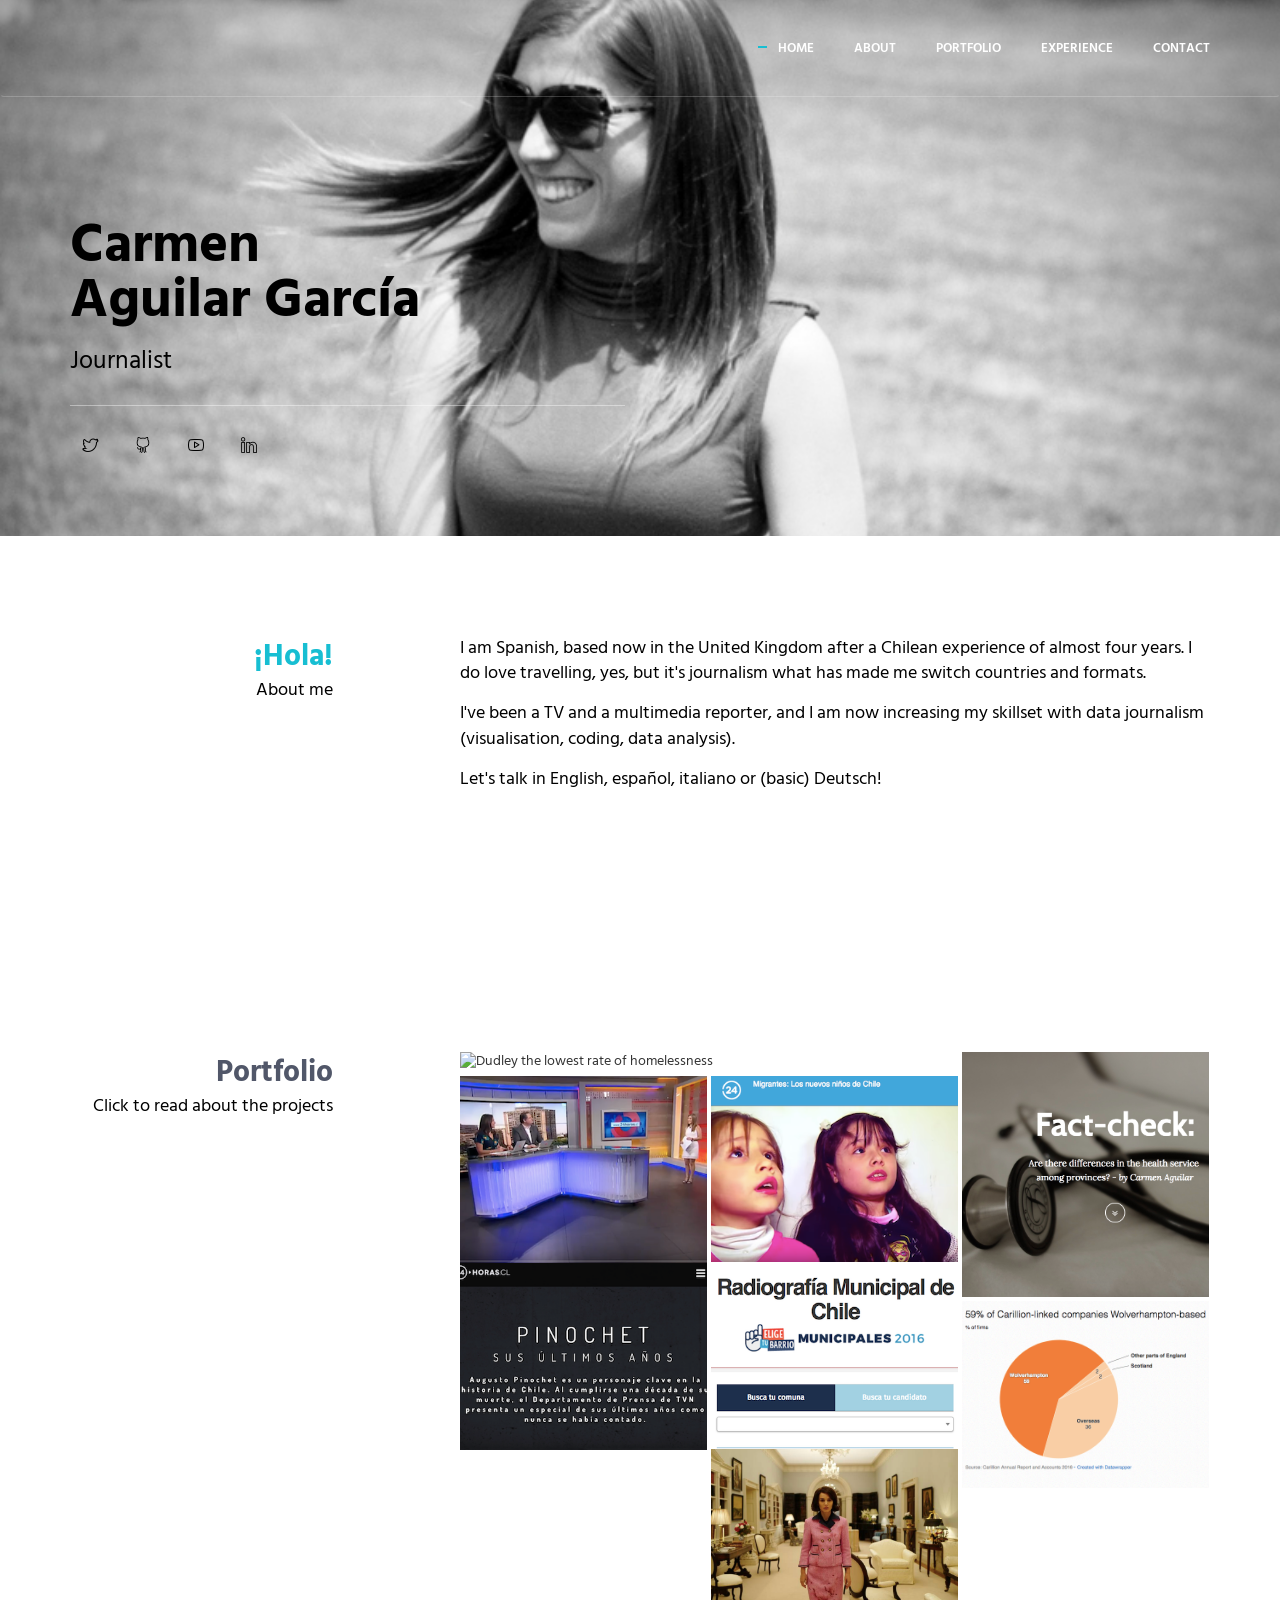
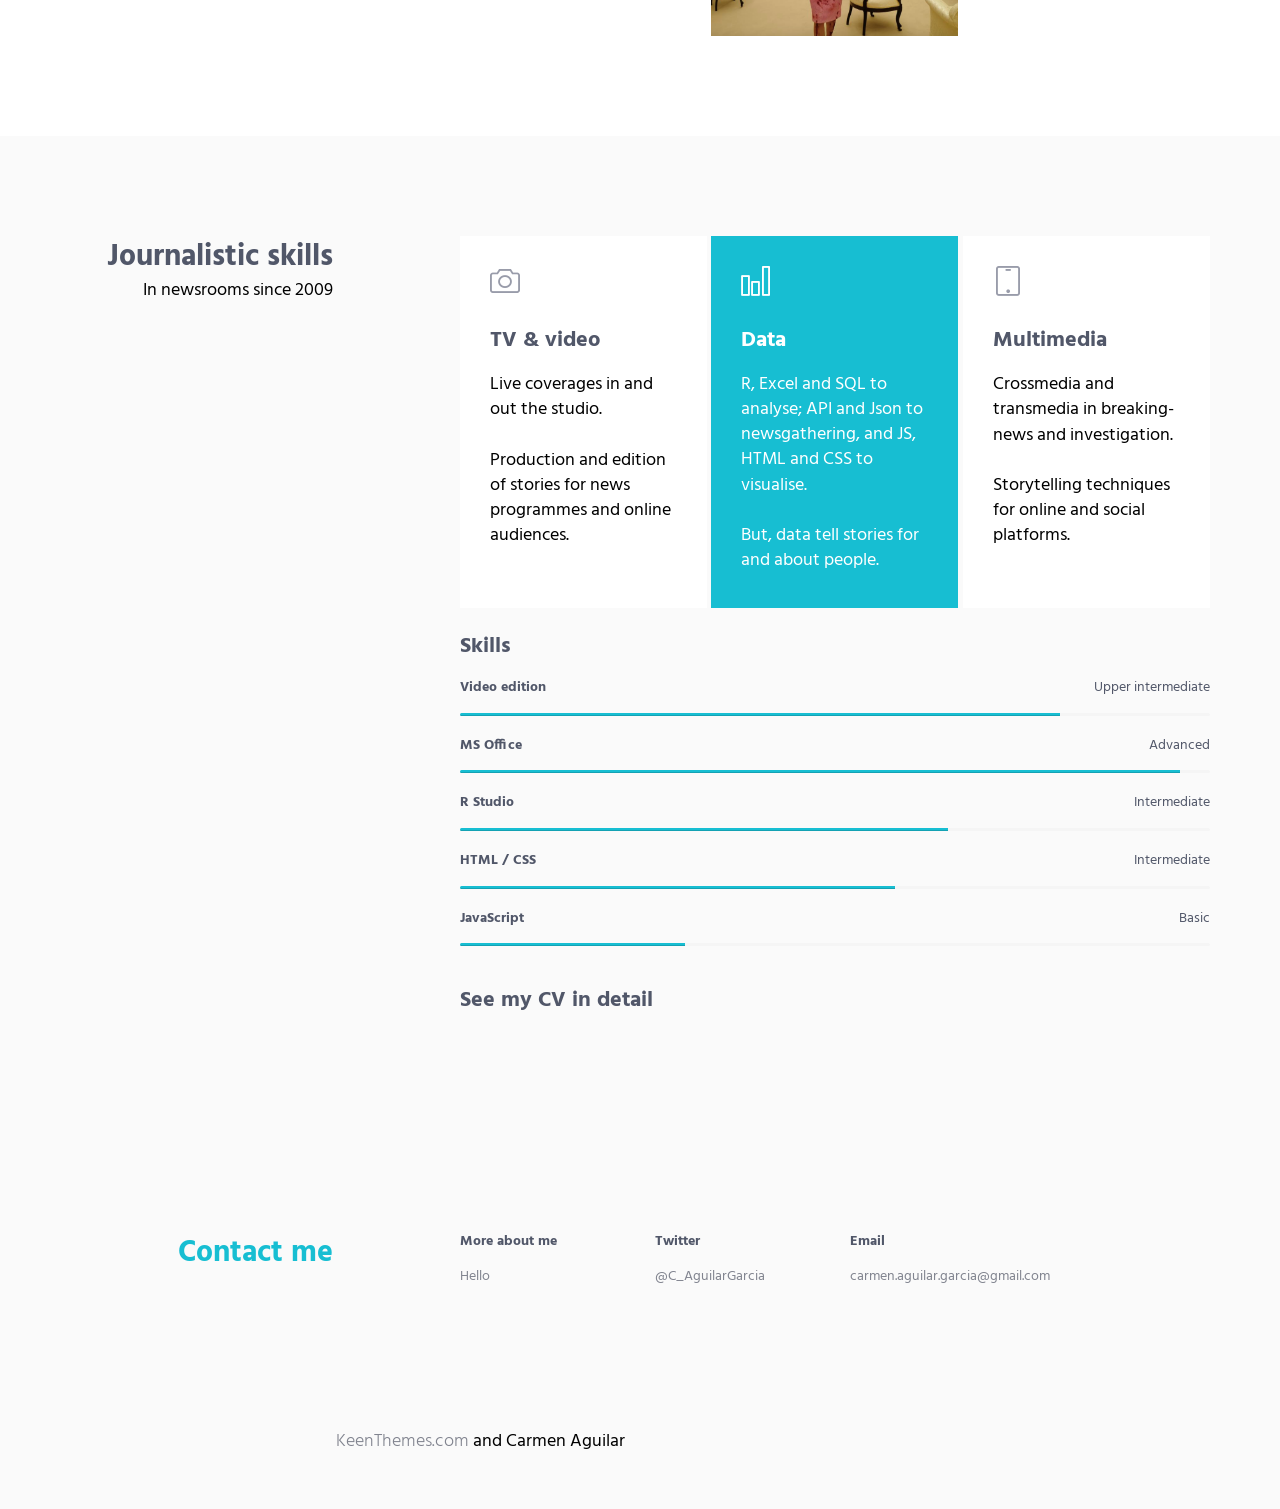
==== index.html @ da018c82 "Update index.html" ====
<!DOCTYPE html>
<html lang="en" class="no-js">
    <!-- BEGIN HEAD -->
    <head>
        <meta charset="utf-8"/>
        <title>Carmen Aguilar García - Portfolio</title>
        <meta http-equiv="X-UA-Compatible" content="IE=edge">
        <meta content="width=device-width, initial-scale=1" name="viewport"/>
        <meta content="" name="description"/>
        <meta content="" name="author"/>

        <!-- GLOBAL MANDATORY STYLES -->
        <link href="http://fonts.googleapis.com/css?family=Hind:300,400,500,600,700" rel="stylesheet" type="text/css">
        <link href="vendor/simple-line-icons/css/simple-line-icons.css" rel="stylesheet" type="text/css"/>
        <link href="vendor/bootstrap/css/bootstrap.min.css" rel="stylesheet" type="text/css"/>

        <!-- PAGE LEVEL PLUGIN STYLES -->
        <link href="css/animate.css" rel="stylesheet">

        <!-- THEME STYLES -->
        <link href="css/layout.min.css" rel="stylesheet" type="text/css"/>

        <!-- Favicon -->
        <link rel="shortcut icon" href="favicon.ico"/>
    </head>
    <!-- END HEAD -->

    <!-- BODY -->
    <body id="body" data-spy="scroll" data-target=".header">

        <!--========== HEADER ==========-->
        <header class="header navbar-fixed-top">
            <!-- Navbar -->
            <nav class="navbar" role="navigation">
                <div class="container">
                    <!-- Brand and toggle get grouped for better mobile display -->
                    <div class="menu-container js_nav-item">
                        <button type="button" class="navbar-toggle" data-toggle="collapse" data-target=".nav-collapse">
                            <span class="sr-only">Toggle navigation</span>
                            <span class="toggle-icon"></span>
                        </button>

                        <!-- Logo -->
                        <!--
                        <div class="logo">
                            <a class="logo-wrap" href="#body">
                                <img class="logo-img logo-img-main" src="img/logo.png" alt="Asentus Logo">
                                <img class="logo-img logo-img-active" src="img/logo-dark.png" alt="Asentus Logo">
                            </a>
                        </div>
                        -->
                        <!-- End Logo -->
                    </div>

                    <!-- Collect the nav links, forms, and other content for toggling -->
                    <div class="collapse navbar-collapse nav-collapse">
                        <div class="menu-container">
                            <ul class="nav navbar-nav navbar-nav-right">
                                <li class="js_nav-item nav-item"><a class="nav-item-child nav-item-hover" href="#body">Home</a></li>
                                <li class="js_nav-item nav-item"><a class="nav-item-child nav-item-hover" href="#about">About</a></li>
                                <li class="js_nav-item nav-item"><a class="nav-item-child nav-item-hover" href="#work">Portfolio</a></li>
                                <li class="js_nav-item nav-item"><a class="nav-item-child nav-item-hover" href="#experience">Experience</a></li>
                                <li class="js_nav-item nav-item"><a class="nav-item-child nav-item-hover" href="#contact">Contact</a></li>
                            </ul>
                        </div>
                    </div>
                    <!-- End Navbar Collapse -->
                </div>
            </nav>
            <!-- Navbar -->
        </header>
        <!--========== END HEADER ==========-->

        <!--========== SLIDER ==========-->
        <div class="promo-block parallax-window" data-parallax="scroll" data-image-src="img/1920x1080/CarmenAguilar.png">
            <div class="container">
                <div class="row">
                    <div class="col-sm-6">
                        <div class="promo-block-divider">
                            <h1 class="promo-block-title">Carmen <br/> Aguilar García</h1>
                            <p class="promo-block-text">Journalist</p>
                        </div>
                        <ul class="list-inline">
                            <li><a href="https://twitter.com/C_AguilarGarcia" class="social-icons" target="_blank"><i class="icon-social-twitter"></i></a></li>
                            <li><a href="https://github.com/Carmen-Aguilar" class="social-icons" target="_blank"><i class="icon-social-github"></i></a></li>
                            <li><a href="https://www.youtube.com/user/carmenaguilargarcia" class="social-icons" target="_blank"><i class="icon-social-youtube"></i></a></li>
                            <li><a href="https://www.linkedin.com/in/carmenaguilargarcia/" class="social-icons" target="_blank"><i class="icon-social-linkedin"></i></a></li>
                        </ul>
                    </div>
                </div>
                <!--// end row -->
            </div>
        </div>
        <!--========== SLIDER ==========-->

        <!--========== PAGE LAYOUT ==========-->
        <!-- About -->
        <div id="about">
            <div class="container content-lg">
                <div class="row">
                    <div class="col-sm-3 sm-margin-b-30">
                        <div class="text-right sm-text-left">
                            <h2 class="margin-b-0" style="color:#17bed2">¡Hola!</h2>
                            <p>About me</p>
                        </div>
                    </div>
                    <div class="col-sm-8 col-sm-offset-1">
                        <div class="margin-b-60">
                            <p>I am Spanish, based now in the United Kingdom after a Chilean experience of almost four years. I do love travelling, yes, but it's journalism what has made me switch countries and formats.</p>
                            <p>I've been a TV and a multimedia reporter, and I am now increasing my skillset with data journalism (visualisation, coding, data analysis).</p>
                            <p>Let's talk in English, español, italiano or (basic) Deutsch!</p>
                        </div>
                      </div>
                  </div>
                  <!--// end row -->
              </div>
          </div>
          <!-- End About -->
          <!-- Work -->
          <div id="work">
            <div class="container content-lg">
              <div class="row">
              <div class="col-sm-3 sm-margin-b-30">
                <div class="text-right sm-text-left">
                 <h2 class="margin-b-0">Portfolio</h2>
                  <p>Click to read about the projects</p>
                  </div>
                </div>
                <div class="col-sm-8 col-sm-offset-1">
                  <!-- Masonry Grid -->
                  <div class="masonry-grid row row-space-2">
                      <div class="masonry-grid-sizer col-xs-6 col-sm-6 col-md-1"></div>
                      <div class="masonry-grid-item col-xs-12 col-sm-6 col-md-8 margin-b-4">
                          <!-- Work -->
                          <div class="work work-popup-trigger">
                              <div class="work-overlay">
                                  <img class="full-width img-responsive" src="img/800x400/portada.png" alt="Dudley the lowest rate of homelessness">
                              </div>
                              <div class="work-popup-overlay">
                                  <div class="work-popup-content">
                                      <a href="javascript:void(0);" class="work-popup-close">Hide</a>
                                      <div class="margin-b-30">
                                          <h3 class="margin-b-5">Dudley, the town with the lowest rate of homelessness in England</h3>
                                          <span>Data Journalism</span>
                                      </div>
                                      <div class="row">
                                          <div class="col-sm-8 work-popup-content-divider sm-margin-b-20">
                                              <div class="margin-t-10 sm-margin-t-0">
                                                  <p>Online data story about homelessness in England and how those people are legally helped. The report also includes the last change in the law.</p>
                                                  <p>This story was developed for the MA Data Journalism course at Birmingham City University.</p>
                                              </div>
                                          </div>
                                          <div class="col-sm-4">
                                              <div class="margin-t-10 sm-margin-t-0">
                                                <p class="margin-b-5"><strong>Media:</strong> Birmingham Eastside</p>
                                                <p class="margin-b-5"><strong>Country:</strong> United Kingdom</p>
                                                <p class="margin-b-5"><strong><a href="https://carmen-aguilar.github.io/Dudley-homelessness/" target="_blank">Read the story</a></strong></p>
                                              </div>
                                          </div>
                                      </div>
                                  </div>
                              </div>
                          </div>
                          <!-- End Work -->
                      </div>
                      <div class="masonry-grid-item col-xs-12 col-sm-6 col-md-4 margin-b-4">
                          <!-- Work -->
                          <div class="work work-popup-trigger">
                              <div class="work-overlay">
                                  <img class="full-width img-responsive" src="img/397x400/health-factcheck.png" alt="Inequality in the Andalucian health system">
                              </div>
                              <div class="work-popup-overlay">
                                  <div class="work-popup-content">
                                      <a href="javascript:void(0);" class="work-popup-close">Hide</a>
                                      <div class="margin-b-30">
                                          <h3 class="margin-b-5">Fact-check: Are there differences in the health system among provinces?</h3>
                                          <span>Data Journalism</span>
                                      </div>
                                      <div class="row">
                                          <div class="col-sm-8 work-popup-content-divider sm-margin-b-20">
                                              <div class="margin-t-10 sm-margin-t-0">
                                                <p>Online data story that proves the difference in the resources in the primary healthcare system in Andalucía (Spain). The previous analysis can be seen here.</p>
                                                <p>This story was part of the MA Data Journalism course at Birmingham City University.</p>
                                              </div>
                                          </div>
                                          <div class="col-sm-4">
                                              <div class="margin-t-10 sm-margin-t-0">
                                                <p class="margin-b-5"><strong>Media:</strong> Freelance</p>
                                                <p class="margin-b-5"><strong>Country:</strong> United Kingdom</p>
                                                <p class="margin-b-5"><strong><a href="https://carmen-aguilar.github.io/health-inequality-andalucia/" target="_blank">Read the story</a></strong></p>
                                      </div>
                                          </div>
                                      </div>
                                  </div>
                              </div>
                          </div>
                          <!-- End Work -->
                      </div>
                      <div class="masonry-grid-item col-xs-12 col-sm-6 col-md-4 md-margin-b-4">
                          <!-- Work -->
                          <div class="work work-popup-trigger">
                              <div class="work-overlay">
                                  <img class="full-width img-responsive" src="img/397x300/tv_youtube.png" alt="Video Journalism">
                              </div>
                              <div class="work-popup-overlay">
                                  <div class="work-popup-content">
                                      <a href="javascript:void(0);" class="work-popup-close">Hide</a>
                                      <div class="margin-b-30">
                                          <h3 class="margin-b-5">TV reporter</h3>
                                          <span>Video journalism</span>
                                      </div>
                                      <div class="row">
                                          <div class="col-sm-8 work-popup-content-divider sm-margin-b-20">
                                              <div class="margin-t-10 sm-margin-t-0">
                                                <p>Live coverage and video stories about economy, politic, culture, health, environment and local issues.</p>
                                          </div>
                                          </div>
                                          <div class="col-sm-4">
                                              <div class="margin-t-10 sm-margin-t-0">
                                                <p class="margin-b-5"><strong>Media:</strong> Telemadrid, Pulso and Canal 24 Horas</p>
                                                <p class="margin-b-5"><strong>Country:</strong> Spain and Chile</p>
                                                <p class="margin-b-5"><strong><a href="https://www.youtube.com/watch?v=VmXTsIJXb6I&list=PL7FF38BE2259337CF" target="_blank">See stories</a></strong> </p>
                                  </div>
                                          </div>
                                      </div>
                                  </div>
                              </div>
                          </div>
                          <!-- End Work -->
                      </div>
                      <div class="masonry-grid-item col-xs-12 col-sm-6 col-md-4 md-margin-b-4">
                          <!-- Work -->
                          <div class="work work-popup-trigger">
                              <div class="work-overlay">
                                  <img class="full-width img-responsive" src="img/397x300/migrantes_chile.png" alt="Migrants, the new children from Chile">
                              </div>
                              <div class="work-popup-overlay">
                                  <div class="work-popup-content">
                                      <a href="javascript:void(0);" class="work-popup-close">Hide</a>
                                      <div class="margin-b-30">
                                          <h3 class="margin-b-5">Migrants, the new children from Chile</h3>
                                          <span>Multimedia journalism</span>
                                      </div>
                                      <div class="row">
                                          <div class="col-sm-8 work-popup-content-divider sm-margin-b-20">
                                              <div class="margin-t-10 sm-margin-t-0">
                                                <p>Multimedia documentary about the problems in health, education, legal terms and familial stability of the migrant children in Chile.</p>
                                              </div>
                                          </div>
                                          <div class="col-sm-4">
                                              <div class="margin-t-10 sm-margin-t-0">
                                                <p class="margin-b-5"><strong>Media:</strong> 24horas.cl</p>
                                                <p class="margin-b-5"><strong>Country:</strong> Chile</p>
                                                <p class="margin-b-5"><strong><a href="http://www.24horas.cl/migrantes-los-nuevos-ninos-de-chile/" target="_blank">Read the story</strong></a></p>
                                          </div>
                                          </div>
                                      </div>
                                  </div>
                              </div>
                          </div>
                          <!-- End Work -->
                      </div>
                      <div class="masonry-grid-item col-xs-12 col-sm-6 col-md-4">
                          <!-- Work -->
                          <div class="work work-popup-trigger">
                              <div class="work-overlay">
                                  <img class="full-width img-responsive" src="img/397x300/App_elecciones.png" alt="Radiografía municipal de Chile">
                              </div>
                              <div class="work-popup-overlay">
                                  <div class="work-popup-content">
                                      <a href="javascript:void(0);" class="work-popup-close">Hide</a>
                                      <div class="margin-b-30">
                                          <h3 class="margin-b-5">Radiografía municipal de Chile</h3>
                                          <span>Data Journalism</span>
                                      </div>
                                      <div class="row">
                                          <div class="col-sm-8 work-popup-content-divider sm-margin-b-20">
                                              <div class="margin-t-10 sm-margin-t-0">
                                                <p>App which shows the performance of the local government in Chile during the last four years. The App was launched before the local election 2016, and it was accompanied by data stories (<a href="http://www.24horas.cl/municipales-2016/datos2016/paridad_genero.html#inicio">example</a>).</p>
                                                  </div>
                                          </div>
                                          <div class="col-sm-4">
                                              <div class="margin-t-10 sm-margin-t-0">
                                                <p class="margin-b-5"><strong>Media:</strong> 24horas.cl</p>
                                                <p class="margin-b-5"><strong>Country:</strong> Chile</p>
                                                <p class="margin-b-5"><strong><a href="https://www.24horas.cl/municipales-2016/datos2016/#/comuna" target="_blank">See the App</a></strong></p>
                                            </div>
                                          </div>
                                      </div>
                                  </div>
                              </div>
                          </div>
                          <!-- End Work -->

                    </div>
                    <div class="masonry-grid-item col-xs-12 col-sm-6 col-md-4 md-margin-b-4">
                        <!-- Work -->
                        <div class="work work-popup-trigger">
                            <div class="work-overlay">
                                <img class="full-width img-responsive" src="img/397x300/pinochet.png" alt="Pinochet his last years">
                            </div>
                            <div class="work-popup-overlay">
                                <div class="work-popup-content">
                                    <a href="javascript:void(0);" class="work-popup-close">Hide</a>
                                    <div class="margin-b-30">
                                        <h3 class="margin-b-5">Pinochet, his last years</h3>
                                        <span>Multimedia journalism</span>
                                    </div>
                                    <div class="row">
                                        <div class="col-sm-8 work-popup-content-divider sm-margin-b-20">
                                            <div class="margin-t-10 sm-margin-t-0">
                                              <p>Especial coverage about the last years of Augusto Pinochet, the Chilean dictator. It includes a <a href="https://www.youtube.com/watch?v=Ts4SZSPB8Ho&feature=youtu.be" target="_blank">360º recreation</a> of Pinochet's arrest.</p>
                                            </div>
                                        </div>
                                        <div class="col-sm-4">
                                            <div class="margin-t-10 sm-margin-t-0">
                                              <p class="margin-b-5"><strong>Media:</strong> 24horas.cl</p>
                                              <p class="margin-b-5"><strong>Country:</strong> Chile</p>
                                              <p class="margin-b-5"><strong><a href="http://24horas.cl/Pinochet/" target="_blank">See the story</a></strong></p>
                                          </div>
                                        </div>
                                    </div>
                                </div>
                            </div>
                        </div>
                        <!-- End Work -->
                    </div>
                    <div class="masonry-grid-item col-xs-12 col-sm-6 col-md-4 md-margin-b-4">
                        <!-- Work -->
                        <div class="work work-popup-trigger">
                            <div class="work-overlay">
                                <img class="full-width img-responsive" src="img/397x300/carillion.png" alt="Carillion-linked based in Wolverhampton">
                            </div>
                            <div class="work-popup-overlay">
                                <div class="work-popup-content">
                                    <a href="javascript:void(0);" class="work-popup-close">Hide</a>
                                    <div class="margin-b-30">
                                        <h3 class="margin-b-5">3 out of 5 Carillion-linked companies are registered in Wolverhampton</h3>
                                        <span>Data Journalism</span>
                                    </div>
                                    <div class="row">
                                        <div class="col-sm-8 work-popup-content-divider sm-margin-b-20">
                                            <div class="margin-t-10 sm-margin-t-0">
                                                <p>Online data story about the UK second biggest constructor and its link with Wolverhampton. I analysed the companies related to Carillion based on Wolverhampton after the firm's liquidation.</p>
                                                <p>The story was published in the Birmingham Eastside as part of my MA Data Journalism at Birmingham City University.</p>
                                            </div>
                                        </div>
                                        <div class="col-sm-4">
                                            <div class="margin-t-10 sm-margin-t-0">
                                                <p class="margin-b-5"><strong>Media:</strong> Birmingham Eastside</p>
                                                <p class="margin-b-5"><strong>Country:</strong> United Kingdom</p>
                                                <p class="margin-b-5"><strong><a href="http://birminghameastside.com/2018/01/16/carillion-wolverhampton-west-midlands-liquidation-canada/" target="_blank">Read the story</a></strong></p>
                                            </div>
                                        </div>
                                    </div>
                                </div>
                            </div>
                        </div>
                        <!-- End Work -->
                    </div>
                    <div class="masonry-grid-item col-xs-12 col-sm-6 col-md-4">
                        <!-- Work -->
                        <div class="work work-popup-trigger">
                            <div class="work-overlay">
                                <img class="full-width img-responsive" src="img/397x300/jackie.png" alt="Jackie Pablo Larraín's First Lady">
                            </div>
                            <div class="work-popup-overlay">
                                <div class="work-popup-content">
                                    <a href="javascript:void(0);" class="work-popup-close">Hide</a>
                                    <div class="margin-b-30">
                                        <h3 class="margin-b-5">"Jackie", Pablo Larraín's First Lady</h3>
                                        <span>Multimedia journalism</span>
                                    </div>
                                    <div class="row">
                                        <div class="col-sm-8 work-popup-content-divider sm-margin-b-20">
                                            <div class="margin-t-10 sm-margin-t-0">
                                                <p>Longform that analyses the film "Jackie", directed by the Chilean filmmaker Pablo Larraín and starred by Natalie Portman.</p>
                                            </div>
                                        </div>
                                        <div class="col-sm-4">
                                            <div class="margin-t-10 sm-margin-t-0">
                                                <p class="margin-b-5"><strong>Media:</strong> 24horas.cl</p>
                                                <p class="margin-b-5"><strong>Country:</strong> Chile</p>
                                                <p class="margin-b-5"><strong><a href="http://www.24horas.cl/tendencias/espectaculosycultura/jackie-la-primera-dama-de-pablo-larrain-2278829" target="_blank">Read the story</a></strong></p>
                                            </div>
                                        </div>
                                    </div>
                                </div>
                            </div>
                        </div>
                        <!-- End Work -->
                        </div>
                  </div>
                  <!-- End Masonry Grid -->
            </div>
        </div>
      <!--// end row -->
  </div>
  </div>
<!-- End Work -->
<!-- Experience -->
    <div id="experience">
      <div class="bg-color-sky-light" data-auto-height="true">
        <div class="container content-lg">
          <div class="row">
            <div class="col-sm-3 sm-margin-b-30">
                <div class="text-right sm-text-left">
                    <h2 class="margin-b-0">Journalistic skills</h2>
                    <p>In newsrooms since 2009</p>
              </div>
            </div>
              <div class="col-sm-8 col-sm-offset-1">
                  <div class="row row-space-2 margin-b-4">
                    <div class="col-md-4 md-margin-b-4">
                      <div class="service" data-height="height">
                        <div class="service-element">
                            <i class="service-icon icon-camera"></i>
                                </div>
                                <div class="service-info">
                                <h3>TV & video</h3>
                                <p class="margin-b-5">Live coverages in and out the studio. <br><br>
                                Production and edition of stories for news programmes and online audiences.</p>
                              </div>
                          </div>
                        </div>
                          <div class="col-md-4 md-margin-b-4">
                            <div class="service bg-color-base wow zoomIn" data-height="height" data-wow-duration=".3" data-wow-delay=".1s">
                              <div class="service-element">
                                  <i class="service-icon color-white icon-chart"></i>
                              </div>
                                <div class="service-info">
                                    <h3 class="color-white">Data</h3>
                                    <p class="color-white margin-b-5">R, Excel and SQL to analyse; API and Json to newsgathering, and JS, HTML and CSS to visualise.<br><br>But, data tell stories for and about people.</p>
                                </div>
                            </div>
                          </div>
                      <div class="col-md-4">
                        <div class="service" data-height="height">
                            <div class="service-element">
                          <i class="service-icon icon-screen-tablet"></i>
                      </div>
                          <div class="service-info">
                            <h3>Multimedia</h3>
                            <p class="margin-b-5">Crossmedia and transmedia in breaking-news and investigation.<br><br>Storytelling techniques for online and social platforms.</p>
                        </div>
                    </div>
                </div>
            </div>
       <br>
 <!-- Progress Box -->
          <h3>Skills</h3>
            <div class="progress-box">
                <h5>Video edition<span class="color-heading pull-right">Upper intermediate</span></h5>
                <div class="progress">
                    <div class="progress-bar bg-color-base" role="progressbar" data-width="80"></div>
                </div>
            </div>
            <div class="progress-box">
                <h5>MS Office<span class="color-heading pull-right">Advanced</span></h5>
                <div class="progress">
                    <div class="progress-bar bg-color-base" role="progressbar" data-width="96"></div>
                </div>
            </div>
            <div class="progress-box">
                <h5>R Studio<span class="color-heading pull-right">Intermediate</span></h5>
                <div class="progress">
                    <div class="progress-bar bg-color-base" role="progressbar" data-width="65"></div>
                </div>
            </div>
            <div class="progress-box">
                <h5>HTML / CSS<span class="color-heading pull-right">Intermediate</span></h5>
                <div class="progress">
                    <div class="progress-bar bg-color-base" role="progressbar" data-width="58"></div>
                </div>
            </div>
            <div class="progress-box">
                <h5>JavaScript <span class="color-heading pull-right">Basic</span></h5>
                <div class="progress">
                    <div class="progress-bar bg-color-base" role="progressbar" data-width="30"></div>
                </div>
            </div>
            <!-- End Progress Box -->
            <br>
            <h3><a href="https://www.linkedin.com/in/carmenaguilargarcia/?locale=en_US" target="_blank">See my CV in detail</a></h3>
        <!--// end row -->
    </div>
  </div>
</div>
<!-- End Experience -->
<!-- Contact -->
        <div id="contact">
            <div class="bg-color-sky-light">
                <div class="container content-lg">
                    <div class="row">
                        <div class="col-sm-3 sm-margin-b-30">
                            <div class="text-right sm-text-left">
                                <h2 class="margin-b-0" style="color:#17bed2">Contact me</h2>
                                <p></p>
                            </div>
                        </div>
                        <div class="col-sm-8 col-sm-offset-1">
                            <div class="row">
                              <div class="col-md-3 col-xs-6">
                                  <h5>More about me</h5>
                                  <a href="https://carmen-aguilar.github.io/hello/">Hello</a>
                              </div>
                                <div class="col-md-3 col-xs-6 md-margin-b-30">
                                    <h5>Twitter</h5>
                                    <a href="https://twitter.com/C_AguilarGarcia?ref_src=twsrc%5Etfw" class="twitter-follow-button" data-show-count="false">@C_AguilarGarcia</a><script async src="https://platform.twitter.com/widgets.js" charset="utf-8"></script>
                                </div>
                                <!--
                                <div class="col-md-3 col-xs-6 md-margin-b-30">
                                    <h5>Phone</h5>
                                    <a href="http://keenthemes.com/">+77 234 548 00 00</a>
                                </div>
                              -->
                                <div class="col-md-3 col-xs-6">
                                    <h5>Email</h5>
                                    <a href="mailto:#">carmen.aguilar.garcia@gmail.com</a>
                                </div>

                            </div>
                        </div>
                    </div>
                    <!--// end row -->
                </div>
            </div>
        </div>
        <!-- End Contact -->
        <!--========== END PAGE LAYOUT ==========-->

        <!--========== FOOTER ==========-->
        <footer class="footer">
            <div class="content container">
                <div class="row">
                  <!--
                    <div class="col-xs-6">
                        <img class="footer-logo" src="img/logo-dark.png" alt="Aircv Logo">
                    </div>
                    -->
                    <div class="col-xs-6 text-right sm-text-left">
                      <p><a class="fweight-300" href="http://www.keenthemes.com/">KeenThemes.com</a> and Carmen Aguilar</p>
                    </div>
                </div>
                <!--// end row -->
            </div>
        </footer>
        <!--========== END FOOTER ==========-->

        <!-- Back To Top -->
        <a href="javascript:void(0);" class="js-back-to-top back-to-top">Top</a>

        <!-- JAVASCRIPTS(Load javascripts at bottom, this will reduce page load time) -->
        <!-- CORE PLUGINS -->
        <script src="vendor/jquery.min.js" type="text/javascript"></script>
        <script src="vendor/jquery-migrate.min.js" type="text/javascript"></script>
        <script src="vendor/bootstrap/js/bootstrap.min.js" type="text/javascript"></script>

        <!-- PAGE LEVEL PLUGINS -->
        <script src="vendor/jquery.easing.js" type="text/javascript"></script>
        <script src="vendor/jquery.back-to-top.js" type="text/javascript"></script>
        <script src="vendor/jquery.smooth-scroll.js" type="text/javascript"></script>
        <script src="vendor/jquery.wow.min.js" type="text/javascript"></script>
        <script src="vendor/jquery.parallax.min.js" type="text/javascript"></script>
        <script src="vendor/jquery.appear.js" type="text/javascript"></script>
        <script src="vendor/masonry/jquery.masonry.pkgd.min.js" type="text/javascript"></script>
        <script src="vendor/masonry/imagesloaded.pkgd.min.js" type="text/javascript"></script>

        <!-- PAGE LEVEL SCRIPTS -->
        <script src="js/layout.min.js" type="text/javascript"></script>
        <script src="js/components/progress-bar.min.js" type="text/javascript"></script>
        <script src="js/components/masonry.min.js" type="text/javascript"></script>
        <script src="js/components/wow.min.js" type="text/javascript"></script>

    </body>
    <!-- END BODY -->
</html>
---- css/layout.min.css ----
.link,body{position:relative;font-family:Hind,sans-serif}.btn-theme,p{line-height:1.4}.btn-theme.active.focus,.btn-theme.active:focus,.btn-theme.focus,.btn-theme:active.focus,.btn-theme:active:focus,.btn-theme:focus,:active,:focus,a,a:active,a:focus,a:hover{outline:0}.btn-theme:hover,.progress-box .progress-bar{transition-property:all;transition-timing-function:cubic-bezier(.7,1,.7,1)}.header .nav-item-child,.link,a,body,em,h1,h2,h3,h4,h5,h6,li,li a,p,span{font-family:Hind,sans-serif}.header .nav-item-hover:after,.link:after,.work .work-overlay:before{content:" "}.back-to-top,.header .nav-item-child,.link{text-transform:uppercase}.back-to-top:focus,.back-to-top:hover,.btn-theme.focus,.btn-theme:focus,.btn-theme:hover,.content-wrapper-link,.header .logo-wrap:focus,.header .logo-wrap:hover,a:active,a:focus,a:hover,h1>a:focus,h2>a:focus,h3>a:focus,h4>a:focus,h5>a:focus,h6>a:focus{text-decoration:none}.container-full-width:after,.container-sm:after{clear:both}html{overflow-x:hidden}body,html,html a{-webkit-font-smoothing:antialiased}p{font-size:18px;font-weight:400;color:black;margin-bottom:15px}em,li,li a{font-size:16px;font-weight:500;color:#515769}a{color:#81848f}a:active,a:focus,a:hover{color:#999caa}.link{font-size:13px;font-weight:600}.back-to-top,.form-control,span{font-weight:400}.link:after{position:absolute;top:8px;right:-15px;width:9px;height:2px;background:#17bed2}span{font-size:14px;color:#bfc1c7}h1,h2,h3,h4,h5,h6{font-weight:700;color:#515769;line-height:1.4;margin:0 0 15px}h1>a,h2>a,h3>a,h4>a,h5>a,h6>a{color:#515769}h1>a:hover,h2>a:hover,h3>a:hover,h4>a:hover,h5>a:hover,h6>a:hover{color:#999caa;text-decoration:none}h1{font-size:40px}h2{font-size:30px}h3,h4{font-size:22px}::selection{color:#fff;background:#17bed2;text-shadow:none}::-webkit-selection{color:#fff;background:#17bed2;text-shadow:none}::-moz-selection{color:#fff;background:#17bed2;text-shadow:none}.section-seperator{border-bottom:1px solid #edf0f2}.content-wrapper-link{position:absolute;top:0;left:0;right:0;bottom:0;display:block;z-index:3}.btn-icon,.btn-theme,.work{position:relative}.btn-theme,.social-icons{display:inline-block;vertical-align:middle;text-align:center}.btn-theme{background-image:none;border-style:solid;white-space:nowrap;-ms-touch-action:manipulation;touch-action:manipulation;cursor:pointer;-webkit-user-select:none;-moz-user-select:none;-ms-user-select:none;user-select:none}.btn-theme:hover{transition-duration:.3s}.btn-theme.active,.btn-theme:active{background-image:none;outline:0}.btn-theme.disabled,.btn-theme[disabled],fieldset[disabled] .btn-theme{cursor:not-allowed;box-shadow:none;opacity:.65;pointer-events:none}.btn-icon{top:1px;margin-right:10px}.btn-white-bg{color:#515769;background:#fff;border-color:transparent;border-width:0}.btn-white-bg.focus,.btn-white-bg:focus,.btn-white-bg:hover{color:#fff;background:#17bed2;border-color:transparent}.btn-white-brd{color:#fff;background:0 0;border-color:#fff;border-width:2px}.btn-white-brd.focus,.btn-white-brd:focus,.btn-white-brd:hover{color:#515769;background:#fff;border-color:#fff}.btn-default-bg{color:#515769;background:#f3f4f5;border-color:transparent;border-width:0}.btn-default-bg.focus,.btn-default-bg:focus,.btn-default-bg:hover{color:#fff;background:#17bed2;border-color:transparent}.btn-theme-sm{font-size:13px;font-weight:600;padding:15px 40px}.btn-theme-md{font-size:15px;font-weight:600;padding:20px 30px}.progress-box .progress{box-shadow:none;height:3px}.progress-box .progress-bar{transition-duration:2s}.social-icons{width:40px;height:40px;font-size:16px;color:black;border-radius:50%;padding:11px;transition-duration:.3s;transition-property:all;transition-timing-function:cubic-bezier(.7,1,.7,1)}.work .work-overlay:before,.work .work-popup-overlay{top:0;width:100%;height:100%;transition-property:all;transition-timing-function:cubic-bezier(.7,1,.7,1);transition-duration:.3s;left:0}.social-icons:hover{color:white;background:#17bed2;transition-duration:.3s;transition-property:all;transition-timing-function:cubic-bezier(.7,1,.7,1)}.promo-block{padding:220px 0 60px}.promo-block .promo-block-title{font-size:55px;color:black;line-height:1;}@media (max-width:480px){.promo-block .promo-block-title{font-size:45px;color: #17BED2}}.promo-block .promo-block-text{font-size:25px;color:black}.promo-block .promo-block-divider{border-bottom:1px solid rgba(255,255,255,.4);padding-bottom:10px;margin-bottom:20px}.service{background:#fff;padding:30px}.service .service-element,.service .service-info{-webkit-transform:translate3d(0,0,0);-moz-transform:translate3d(0,0,0);transform:translate3d(0,0,0);transition-duration:.3s;transition-property:all;transition-timing-function:cubic-bezier(.7,1,.7,1)}.service .service-icon{display:block;font-size:30px;color:#999caa;margin-bottom:30px}.service:hover .service-element{opacity:0;-webkit-transform:translate3d(0,-100%,0);-moz-transform:translate3d(0,-100%,0);transform:translate3d(0,-100%,0);transition-duration:.3s;transition-property:all;transition-timing-function:cubic-bezier(.7,1,.7,1)}.service:hover .service-info{-webkit-transform:translate3d(0,-30%,0);-moz-transform:translate3d(0,-30%,0);transform:translate3d(0,-30%,0);transition-duration:.3s;transition-property:all;transition-timing-function:cubic-bezier(.7,1,.7,1)}.work{display:block}.work .work-overlay{position:relative;cursor:pointer}.work .work-overlay:before{position:absolute;background:0 0}.work:hover .work-overlay:before{background:rgba(0,0,0,.5);transition-duration:.3s;transition-property:all;transition-timing-function:cubic-bezier(.7,1,.7,1)}.work .work-popup-overlay{position:fixed;right:0;z-index:99999;opacity:0;visibility:hidden;-webkit-backface-visibility:hidden;backface-visibility:hidden;overflow-x:hidden;background:rgba(81,87,105,.4)}.work .work-popup-overlay-show{opacity:1;visibility:visible;-webkit-backface-visibility:visible;backface-visibility:visible;transition-duration:.3s;transition-property:all;transition-timing-function:cubic-bezier(.7,1,.7,1)}.work .work-popup-content{position:absolute;top:50%;left:0;right:0;width:730px;height:auto;display:block;background:#fff;padding:30px;margin:0 auto;-webkit-transform:translate3d(0,-50%,0);-moz-transform:translate3d(0,-50%,0);transform:translate3d(0,-50%,0)}.header .logo-img,.header .logo-img-main,.header .logo-wrap{display:inline-block}.work .work-popup-content-divider{border-right:1px solid #cdcecf}@media (max-width:768px){.work .work-popup-content{width:95%}.work .work-popup-content-divider{border-right:none;border-bottom:1px solid #cdcecf}}.work .work-popup-close{float:right;font-size:13px;font-weight:700;color:#c5c6cb;transition-duration:.3s;transition-property:all;transition-timing-function:cubic-bezier(.7,1,.7,1)}.work .work-popup-close:hover{color:#aaacb3;transition-duration:.3s;transition-property:all;transition-timing-function:cubic-bezier(.7,1,.7,1)}.work .work-popup-tag{margin:0}.work .work-popup-tag-item{padding:0 2px}.work .work-popup-tag-link{font-size:13px}.footer .footer-logo{width:64px;height:auto}.navbar-fixed-top .navbar-collapse{max-height:100%}.header .navbar{margin-bottom:0;border-bottom:1px solid rgba(255,255,255,.2);transition-duration:.3s;transition-property:all;transition-timing-function:cubic-bezier(.7,1,.7,1)}.header .navbar-toggle{width:25px;height:25px;border:none;padding:0;margin:35px 0}.header .navbar-toggle .toggle-icon{position:relative;width:21px;height:1px;display:inline-block;background:#515769;transition-duration:.3s;transition-property:all;transition-timing-function:cubic-bezier(.7,1,.7,1)}.header .navbar-toggle .toggle-icon:after,.header .navbar-toggle .toggle-icon:before{position:absolute;left:0;background:#515769;content:" "}.header .navbar-toggle .toggle-icon:before{width:10px;height:1px;bottom:10px;-webkit-transform:rotate(0);-moz-transform:rotate(0);transform:rotate(0);transition-duration:.3s;transition-property:all;transition-timing-function:cubic-bezier(.7,1,.7,1)}.header .navbar-toggle .toggle-icon:after{width:16px;height:1px;top:-5px;-webkit-transform:rotate(0);-moz-transform:rotate(0);transform:rotate(0);transition-duration:.3s;transition-property:all;transition-timing-function:cubic-bezier(.7,1,.7,1)}.header .navbar-toggle:hover .toggle-icon{background:#17bed2;transition-duration:.3s;transition-property:all;transition-timing-function:cubic-bezier(.7,1,.7,1)}.header .navbar-toggle:hover .toggle-icon:after,.header .navbar-toggle:hover .toggle-icon:before{width:21px;height:1px;background:#17bed2;transition-duration:.3s;transition-property:all;transition-timing-function:cubic-bezier(.7,1,.7,1)}.header .logo-img-active,.header .logo-img-main,.header .nav-item.active .nav-item-hover:after,.header .nav-item:hover .nav-item-hover:after{transition-duration:.4s;transition-property:all;transition-timing-function:cubic-bezier(.7,1,.7,1)}.header .navbar-toggle:hover .toggle-icon.is-clicked{background:rgba(81,87,105,0)}.header .logo{width:100px;height:100px;float:left;max-height:95px;line-height:65px}.header .logo-wrap{padding:15px 0}.header .logo-img{width:64px;height:auto;max-width:100%;max-height:100%;vertical-align:middle}.header .logo-img-active{display:none}.header .nav-item,.header .nav-item-child{display:block;position:relative}.header .navbar-nav{padding-left:0;margin-bottom:0;list-style:none}.header .nav-item:last-child .nav-item-child{padding-right:0}.header .nav-item.active .nav-item-hover:after,.header .nav-item:hover .nav-item-hover:after{opacity:1}.header .nav-item-child{font-size:13px;font-weight:600;color:#fff;line-height:55px;padding:20px;transition-duration:.3s;transition-property:all;transition-timing-function:cubic-bezier(.7,1,.7,1)}.header .nav-item-child:focus,.header .nav-item-child:hover{background:inherit}.header .nav-item-hover{position:relative}.header .nav-item-hover:after{position:absolute;top:45px;left:0;width:9px;height:2px;background:#17bed2;opacity:0;transition-duration:.4s;transition-property:all;transition-timing-function:cubic-bezier(.7,1,.7,1)}@media (max-width:991px){.header{background:#fff}.header .navbar-toggle{display:block}.header .navbar-collapse.collapse{display:none!important}.header .navbar-collapse.collapse.in{display:block!important}.header .nav-collapse{padding-left:0;padding-right:0}.header .navbar-nav{margin:0;float:none}.header .navbar-nav .nav-item{float:none}.header .menu-container:after,.header .menu-container:before{content:" ";display:table}.header .menu-container:after{clear:both}.header .logo .logo-img-main{display:none}.header .logo .logo-img-active{display:inline-block}.header .nav-item-child{color:#515769;line-height:1.4;padding:12px 12px 12px 15px}.header .nav-item-hover:after{position:absolute;top:19px}}@media (max-width:767px){.header .menu-container{padding-left:15px;padding-right:15px;margin-left:0;margin-right:0}.header .navbar>.container,.header .navbar>.container>.nav-collapse{padding-left:0;padding-right:0;margin-left:0;margin-right:0}.header .navbar>.container{width:auto}}@media (min-width:992px){.header .navbar-nav-right{float:right}.page-on-scroll .header .navbar{background:#fff;border-bottom-color:#f0f0f0;transition-duration:.3s;transition-property:all;transition-timing-function:cubic-bezier(.7,1,.7,1)}.page-on-scroll .header .logo-img-active,.page-on-scroll .header .logo-img-main{transition-duration:.4s;transition-property:all;transition-timing-function:cubic-bezier(.7,1,.7,1)}.page-on-scroll .header .logo-img-main{display:none}.page-on-scroll .header .logo-img-active{display:inline-block}.page-on-scroll .header .nav-item-child{color:#515769;transition-duration:.3s;transition-property:all;transition-timing-function:cubic-bezier(.7,1,.7,1)}}.back-to-top,.back-to-top:hover{color:#fff;transition-property:all;transition-timing-function:cubic-bezier(.7,1,.7,1)}.back-to-top{position:fixed;right:10px;bottom:10px;display:inline-block;z-index:9;width:40px;height:40px;font-size:11px;text-align:center;line-height:3;letter-spacing:1px;background:#515769;border-radius:3px;visibility:hidden;opacity:0;padding:5px;-webkit-transform:translate3d(0,50px,0);-moz-transform:translate3d(0,50px,0);transform:translate3d(0,50px,0);transition-duration:.3s}.container-full-width:after,.container-full-width:before,.container-sm:after,.container-sm:before{content:" ";display:table}.back-to-top:hover{transition-duration:.3s}.back-to-top.back-to-top-is-visible{visibility:visible;opacity:.6;-webkit-transform:translate3d(0,0,0);-moz-transform:translate3d(0,0,0);transform:translate3d(0,0,0);transition-duration:.3s;transition-property:all;transition-timing-function:cubic-bezier(.7,1,.7,1)}.back-to-top.back-to-top-is-visible:hover{opacity:1;transition-duration:.3s;transition-property:all;transition-timing-function:cubic-bezier(.7,1,.7,1)}.back-to-top.back-to-top-fade-out{opacity:.4}.back-to-top.back-to-top-fade-out:hover{opacity:1;transition-duration:.3s;transition-property:all;transition-timing-function:cubic-bezier(.7,1,.7,1)}.form-control{height:50px;font-size:14px;color:#a6a7aa;background:#fafafa;border:none;box-shadow:none;border-radius:0;padding-left:15px}.form-control::-moz-placeholder{color:#a6a7aa}.form-control:-ms-input-placeholder{color:#a6a7aa}.form-control::-webkit-input-placeholder{color:#a6a7aa}.form-control:focus{color:#515769;box-shadow:none}.form-control:focus::-moz-placeholder{color:#515769}.form-control:focus:-ms-input-placeholder{color:#515769}.form-control:focus::-webkit-input-placeholder{color:#515769}.color-base{color:#17bed2!important}.color-white{color:#fff!important}.color-heading{color:#515769!important}.color-subtitle{color:#a6a7aa!important}.color-link{color:#81848f!important}.color-link-hover{color:#999caa!important}.color-sky-light{color:#fafafa!important}.bg-color-base{background:#17bed2!important}.bg-color-white{background:#fff!important}.bg-color-heading{background:#515769!important}.bg-color-subtitle{background:#a6a7aa!important}.bg-color-link{background:#81848f!important}.bg-color-link-hover{background:#999caa!important}.bg-color-sky-light{background:#fafafa!important}.row-space-2{margin-right:-2px;margin-left:-2px}.container-full-width,.container-sm{margin-right:auto;margin-left:auto}.row-space-2>[class*=col-]{padding-left:2px;padding-right:2px}.container-sm{padding-right:15px;padding-left:15px}@media (min-width:768px){.container-sm{width:750px}}@media (min-width:1200px){.container-sm{width:970px}}.content{padding-top:40px;padding-bottom:40px}.content-sm{padding-top:60px;padding-bottom:60px}.content-md{padding-top:80px;padding-bottom:80px}.content-lg{padding-top:100px;padding-bottom:100px}.full-width{width:100%;height:auto}.fweight-300{font-weight:300!important}.fweight-400{font-weight:400!important}.fweight-500{font-weight:500!important}.fweight-600{font-weight:600!important}.fweight-700{font-weight:700!important}.margin-l-0{margin-left:0!important}.margin-l-5{margin-left:5px!important}.margin-l-10{margin-left:10px!important}.margin-l-20{margin-left:20px!important}.margin-r-0{margin-right:0!important}.margin-r-5{margin-right:5px!important}.margin-r-10{margin-right:10px!important}.margin-r-20{margin-right:20px!important}.margin-t-0{margin-top:0!important}.margin-t-5{margin-top:5px!important}.margin-t-10{margin-top:10px!important}.margin-t-20{margin-top:20px!important}.margin-t-30{margin-top:30px!important}.margin-t-40{margin-top:40px!important}.margin-t-50{margin-top:50px!important}.margin-t-60{margin-top:60px!important}.margin-b-0{margin-bottom:0!important}.margin-b-4{margin-bottom:4px!important}.margin-b-5{margin-bottom:5px!important}.margin-b-10{margin-bottom:10px!important}.margin-b-20{margin-bottom:20px!important}.margin-b-30{margin-bottom:30px!important}.margin-b-40{margin-bottom:40px!important}.margin-b-50{margin-bottom:50px!important}.margin-b-60{margin-bottom:60px!important}.margin-b-70{margin-bottom:70px!important}.margin-b-80{margin-bottom:80px!important}.margin-b-90{margin-bottom:90px!important}.margin-b-100{margin-bottom:100px!important}.height-100{height:100px!important}.height-200{height:200px!important}.height-300{height:300px!important}.height-400{height:400px!important}.height-500{height:500px!important}@media (max-width:992px){.md-margin-b-0{margin-bottom:0!important}.md-margin-b-4{margin-bottom:4px!important}.md-margin-b-5{margin-bottom:5px!important}.md-margin-b-10{margin-bottom:10px!important}.md-margin-b-20{margin-bottom:20px!important}.md-margin-b-30{margin-bottom:30px!important}.md-margin-b-40{margin-bottom:40px!important}.md-margin-b-50{margin-bottom:50px!important}.md-margin-b-60{margin-bottom:60px!important}.md-margin-b-70{margin-bottom:70px!important}.md-margin-b-80{margin-bottom:80px!important}.md-margin-b-90{margin-bottom:90px!important}.md-margin-b-100{margin-bottom:100px!important}.md-text-center{text-align:center}.md-text-left{text-align:left}.md-text-right{text-align:right}}@media (max-width:768px){.sm-margin-b-0{margin-bottom:0!important}.sm-margin-b-4{margin-bottom:4px!important}.sm-margin-b-5{margin-bottom:5px!important}.sm-margin-b-10{margin-bottom:10px!important}.sm-margin-b-20{margin-bottom:20px!important}.sm-margin-b-30{margin-bottom:30px!important}.sm-margin-b-40{margin-bottom:40px!important}.sm-margin-b-50{margin-bottom:50px!important}.sm-margin-b-60{margin-bottom:60px!important}.sm-margin-b-70{margin-bottom:70px!important}.sm-margin-b-80{margin-bottom:80px!important}.sm-margin-b-90{margin-bottom:90px!important}.sm-margin-b-100{margin-bottom:100px!important}.sm-text-center{text-align:center}.sm-text-left{text-align:left}.sm-text-right{text-align:right}}@media (max-width:480px){.xs-margin-b-0{margin-bottom:0!important}.xs-margin-b-4{margin-bottom:4px!important}.xs-margin-b-5{margin-bottom:5px!important}.xs-margin-b-10{margin-bottom:10px!important}.xs-margin-b-20{margin-bottom:20px!important}.xs-margin-b-30{margin-bottom:30px!important}.xs-margin-b-40{margin-bottom:40px!important}.xs-margin-b-50{margin-bottom:50px!important}.xs-margin-b-60{margin-bottom:60px!important}.xs-margin-b-70{margin-bottom:70px!important}.xs-margin-b-80{margin-bottom:80px!important}.xs-margin-b-90{margin-bottom:90px!important}.xs-margin-b-100{margin-bottom:100px!important}.xs-text-center{text-align:center}.xs-text-left{text-align:left}.xs-text-right{text-align:right}}
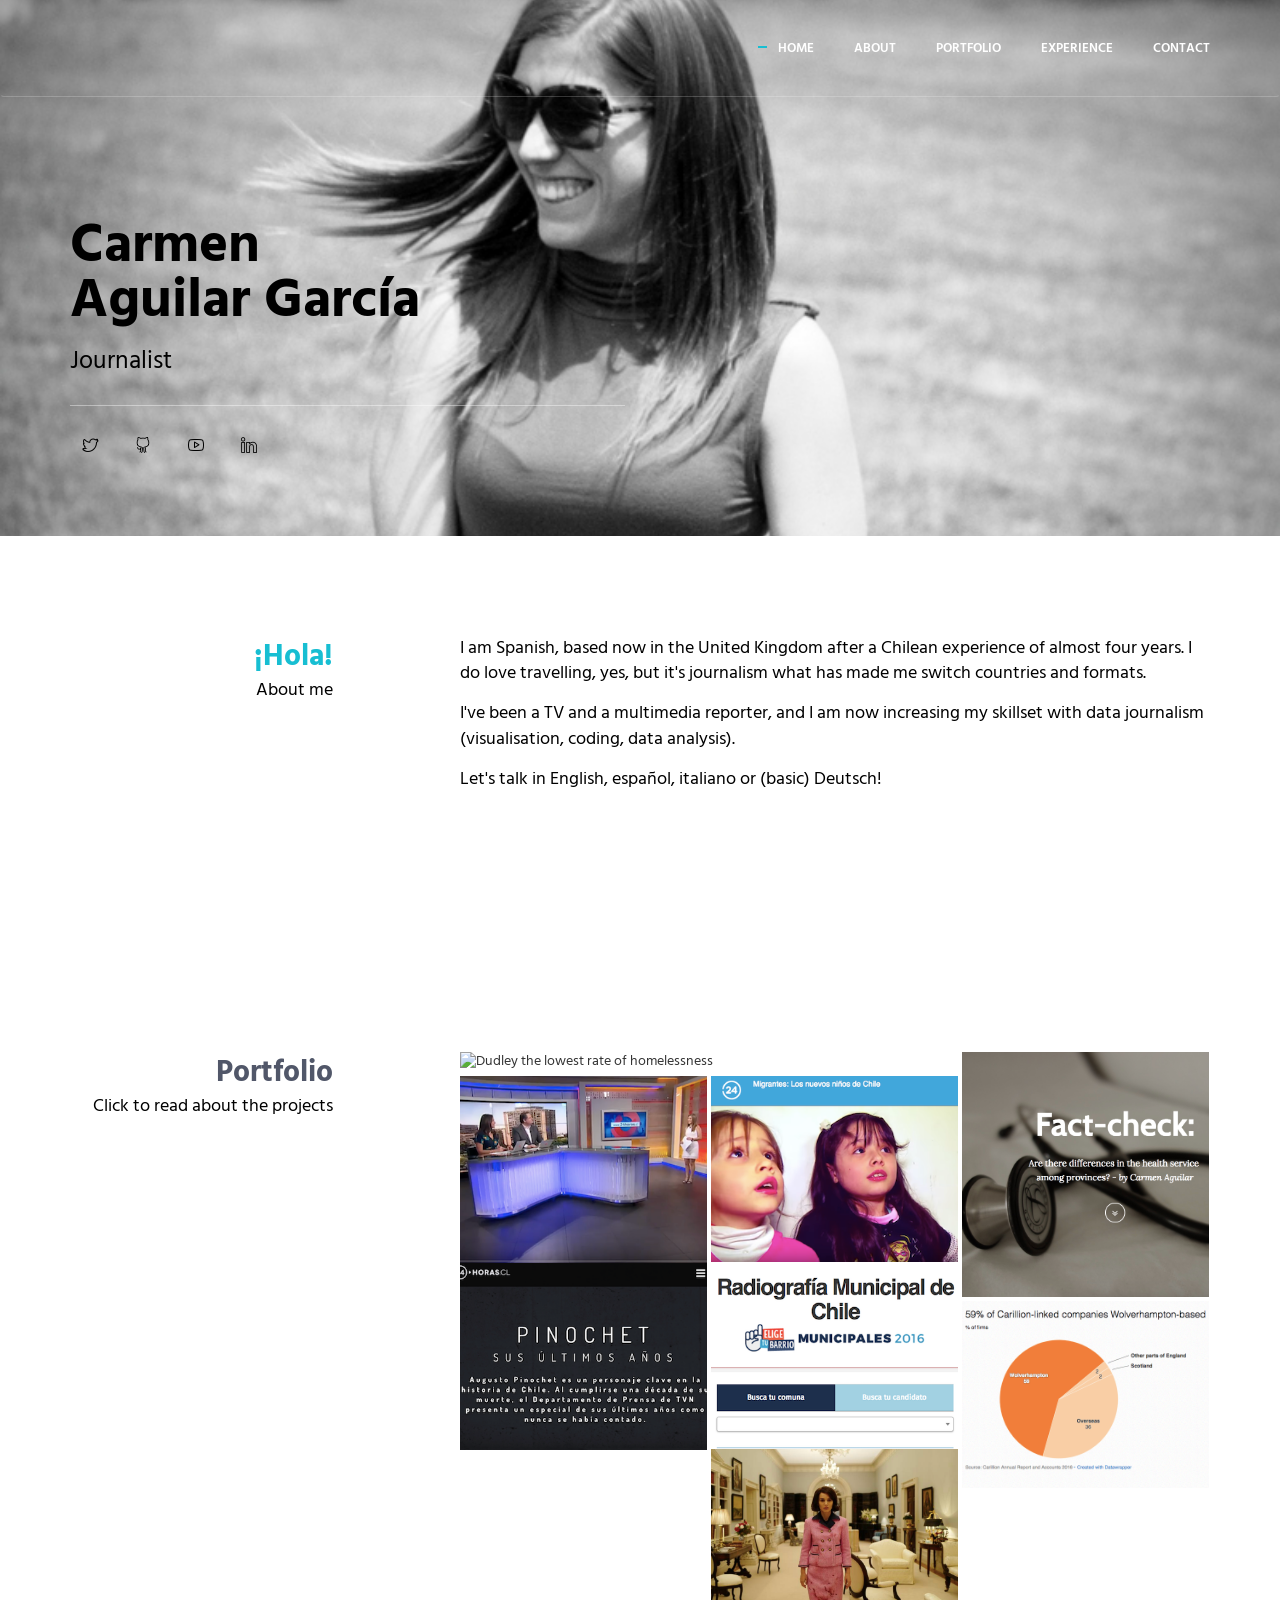
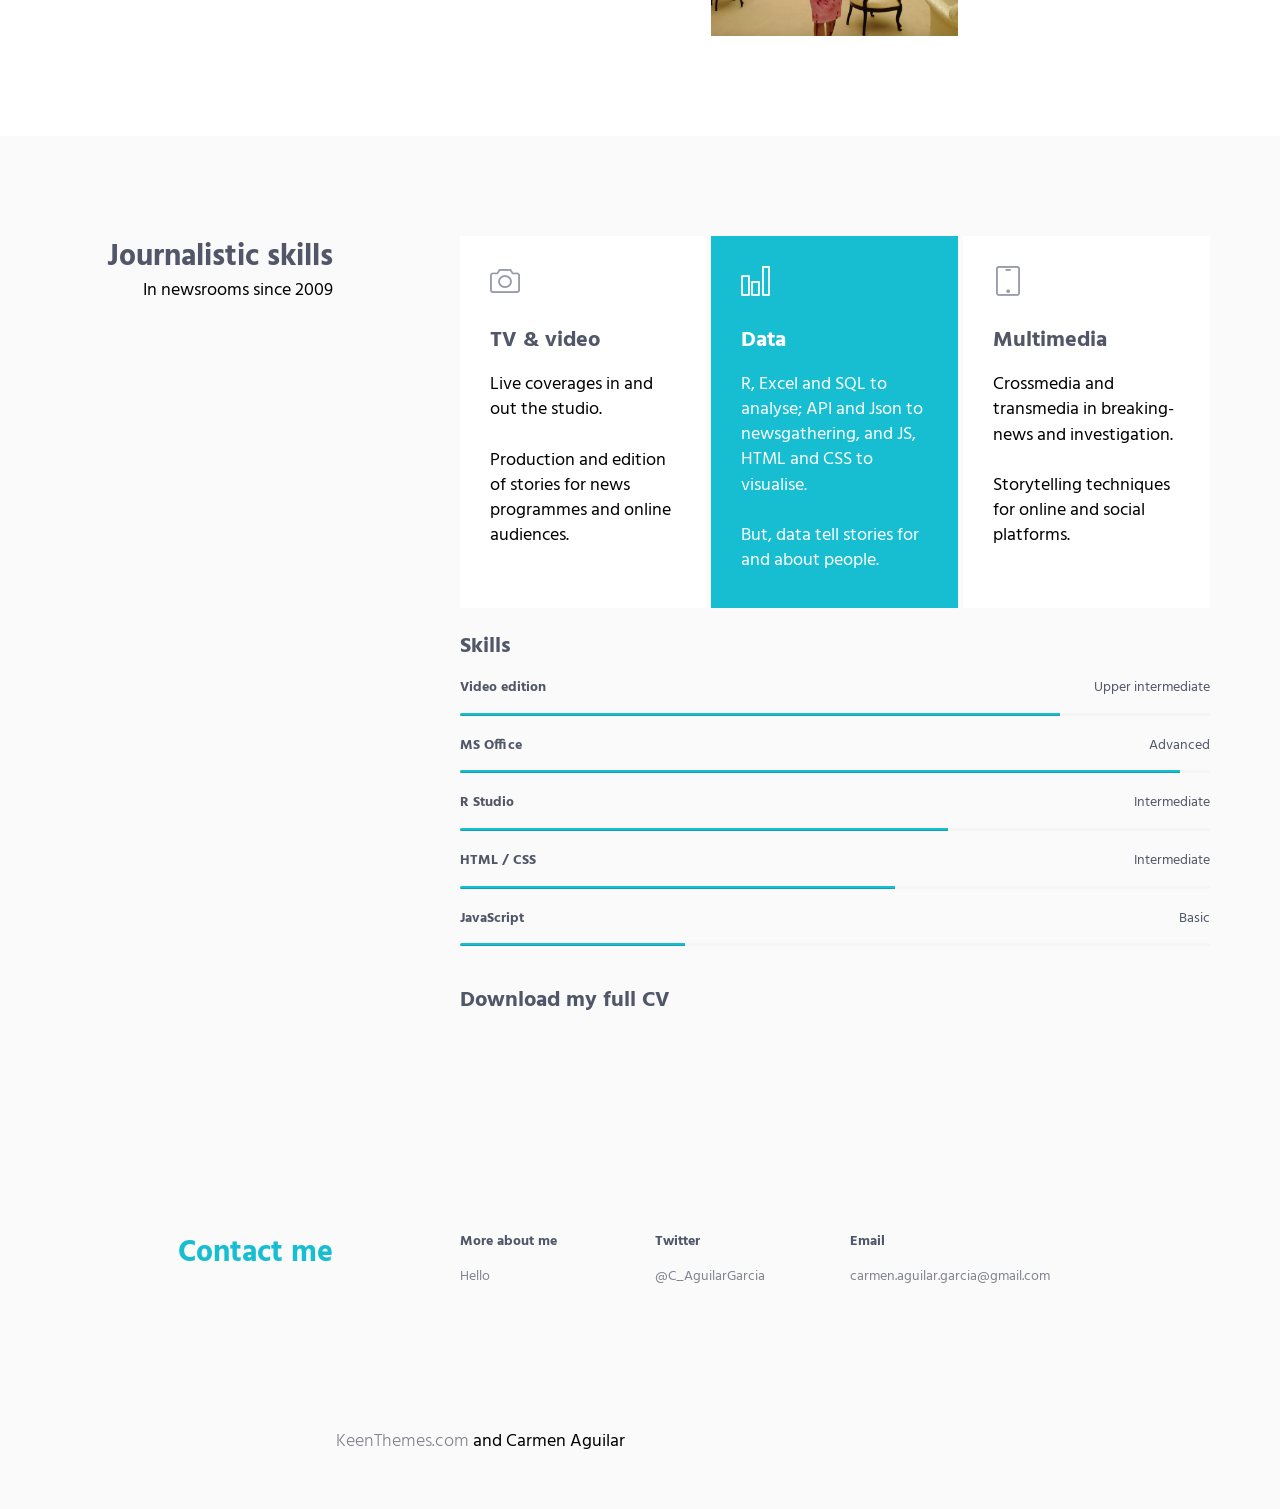
==== commit 18540d58: "Update index.html" ====
--- a/index.html
+++ b/index.html
@@ -481,7 +481,7 @@
             </div>
             <!-- End Progress Box -->
             <br>
-            <h3><a href="https://www.linkedin.com/in/carmenaguilargarcia/?locale=en_US" target="_blank">See my CV in detail</a></h3>
+            <h3><a href="https://github.com/Carmen-Aguilar/portfolio/blob/gh-pages/img/CV%20Carmen-Aguilar-online.pdf" target="_blank">Download my full CV</a></h3>
         <!--// end row -->
     </div>
   </div>
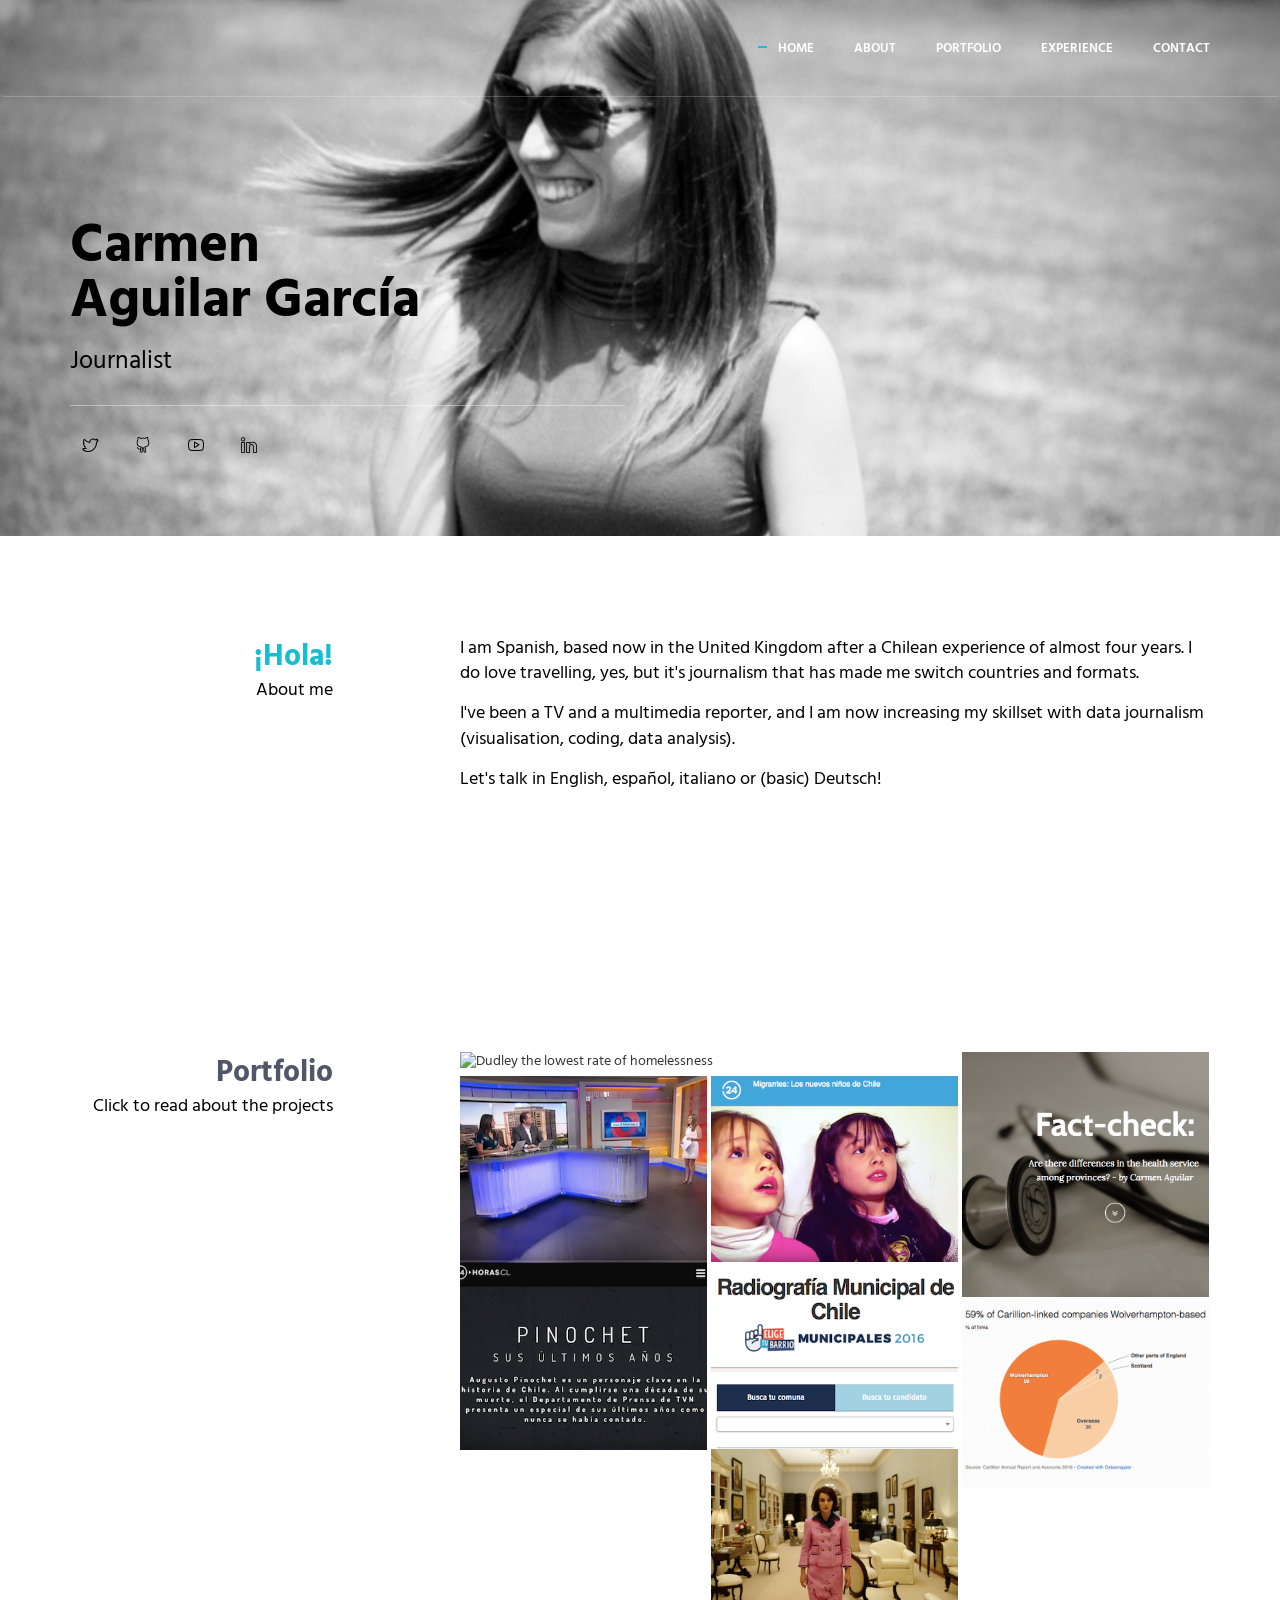
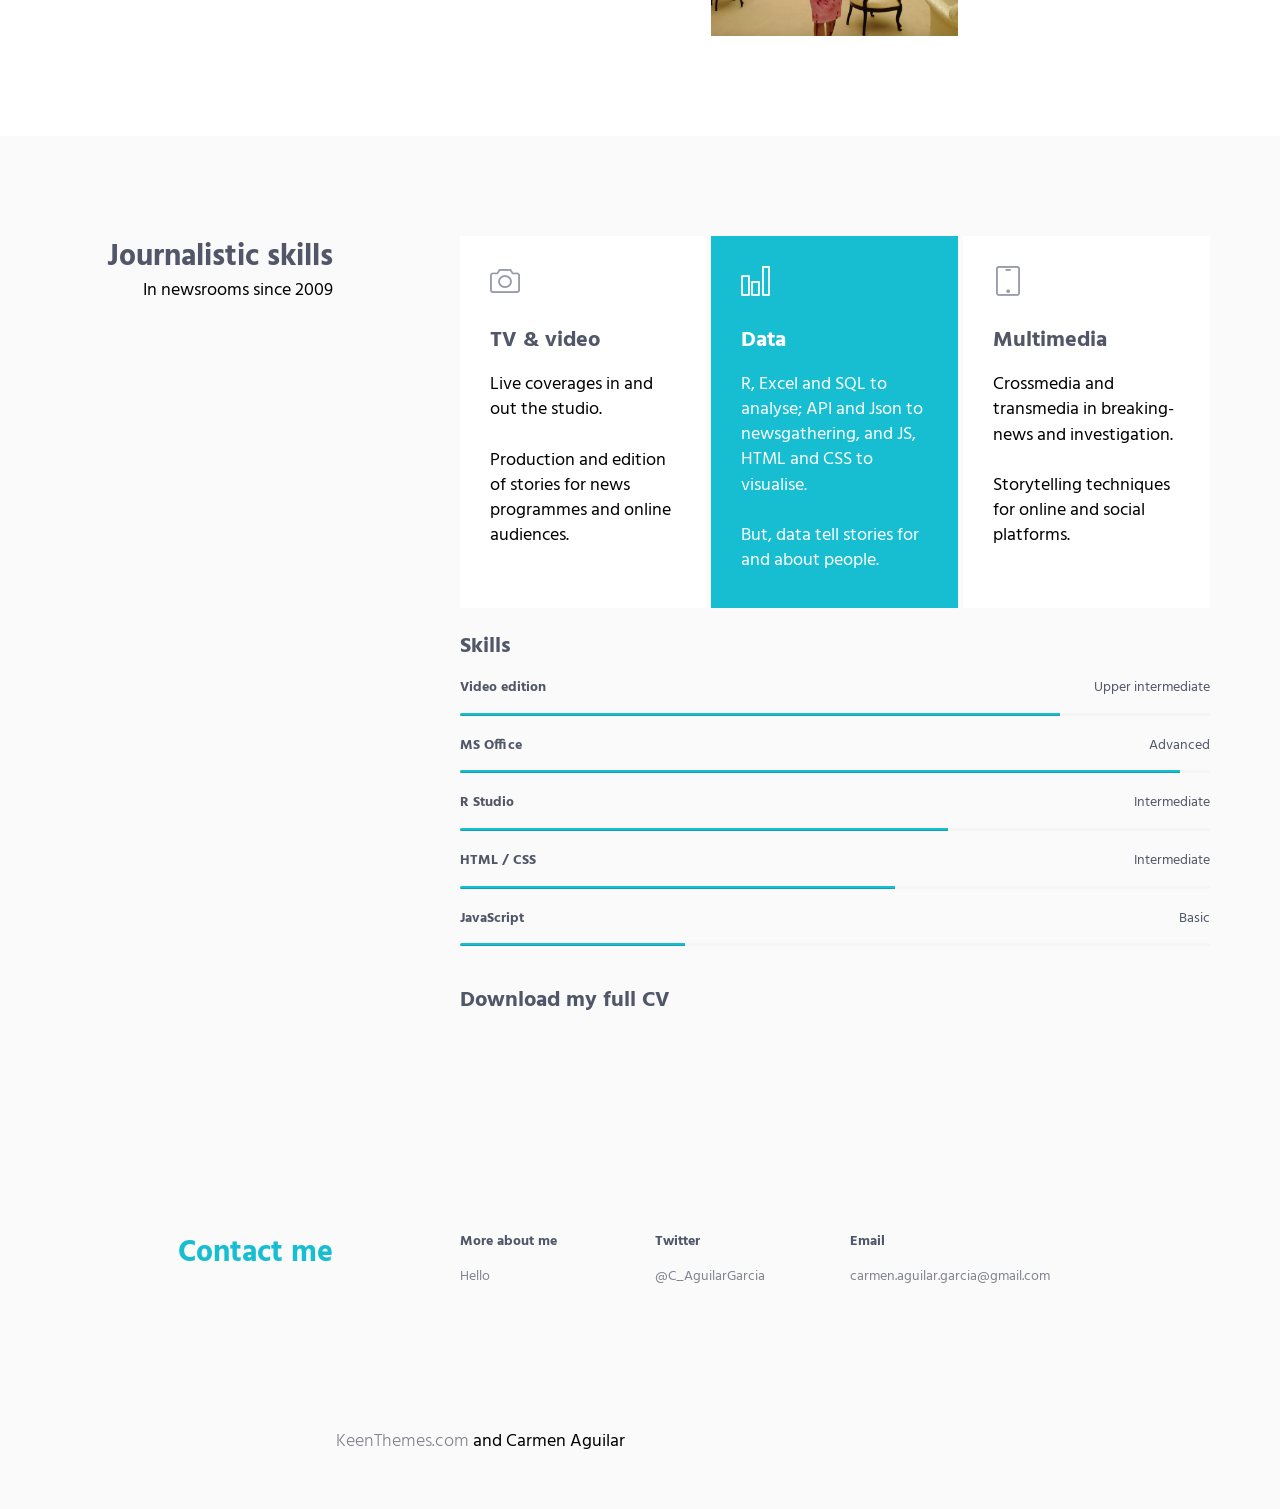
==== commit 2598bf39: "Update index.html" ====
--- a/index.html
+++ b/index.html
@@ -106,7 +106,7 @@
                     </div>
                     <div class="col-sm-8 col-sm-offset-1">
                         <div class="margin-b-60">
-                            <p>I am Spanish, based now in the United Kingdom after a Chilean experience of almost four years. I do love travelling, yes, but it's journalism what has made me switch countries and formats.</p>
+                            <p>I am Spanish, based now in the United Kingdom after a Chilean experience of almost four years. I do love travelling, yes, but it's journalism that has made me switch countries and formats.</p>
                             <p>I've been a TV and a multimedia reporter, and I am now increasing my skillset with data journalism (visualisation, coding, data analysis).</p>
                             <p>Let's talk in English, español, italiano or (basic) Deutsch!</p>
                         </div>
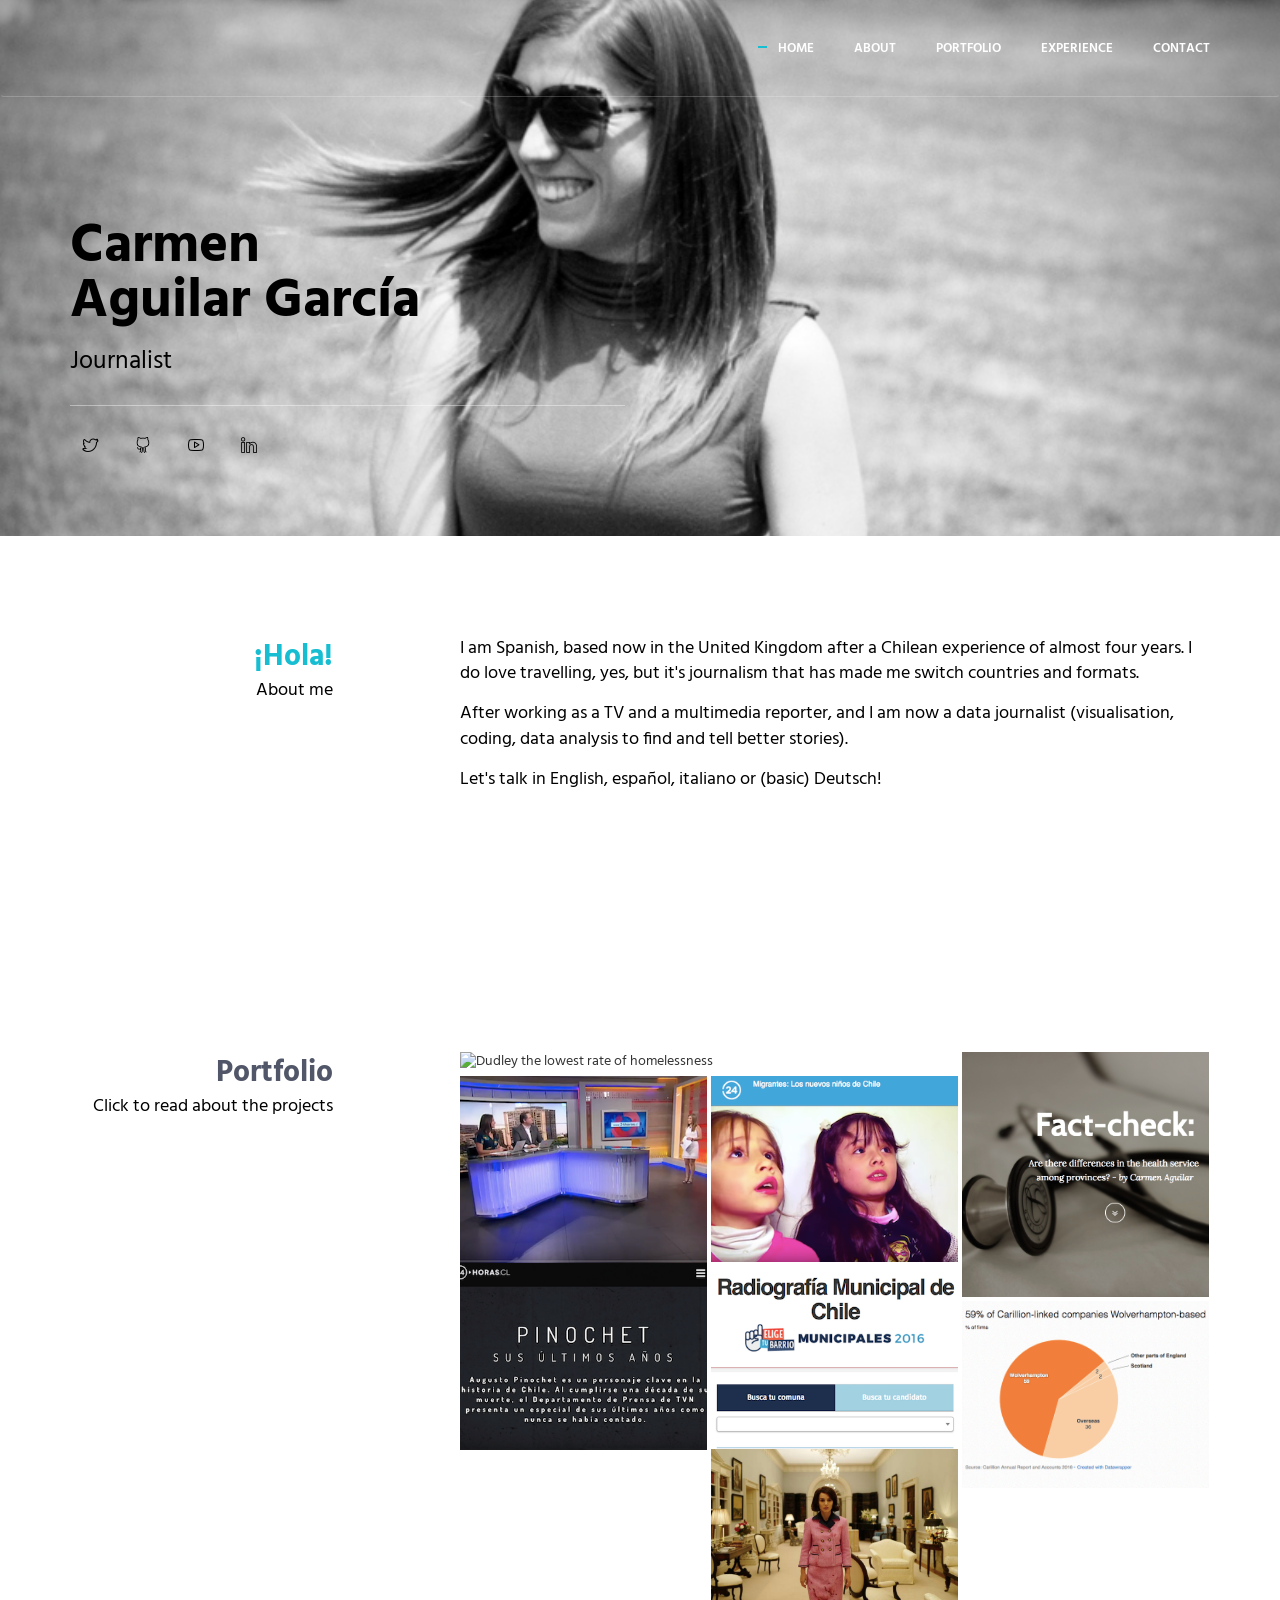
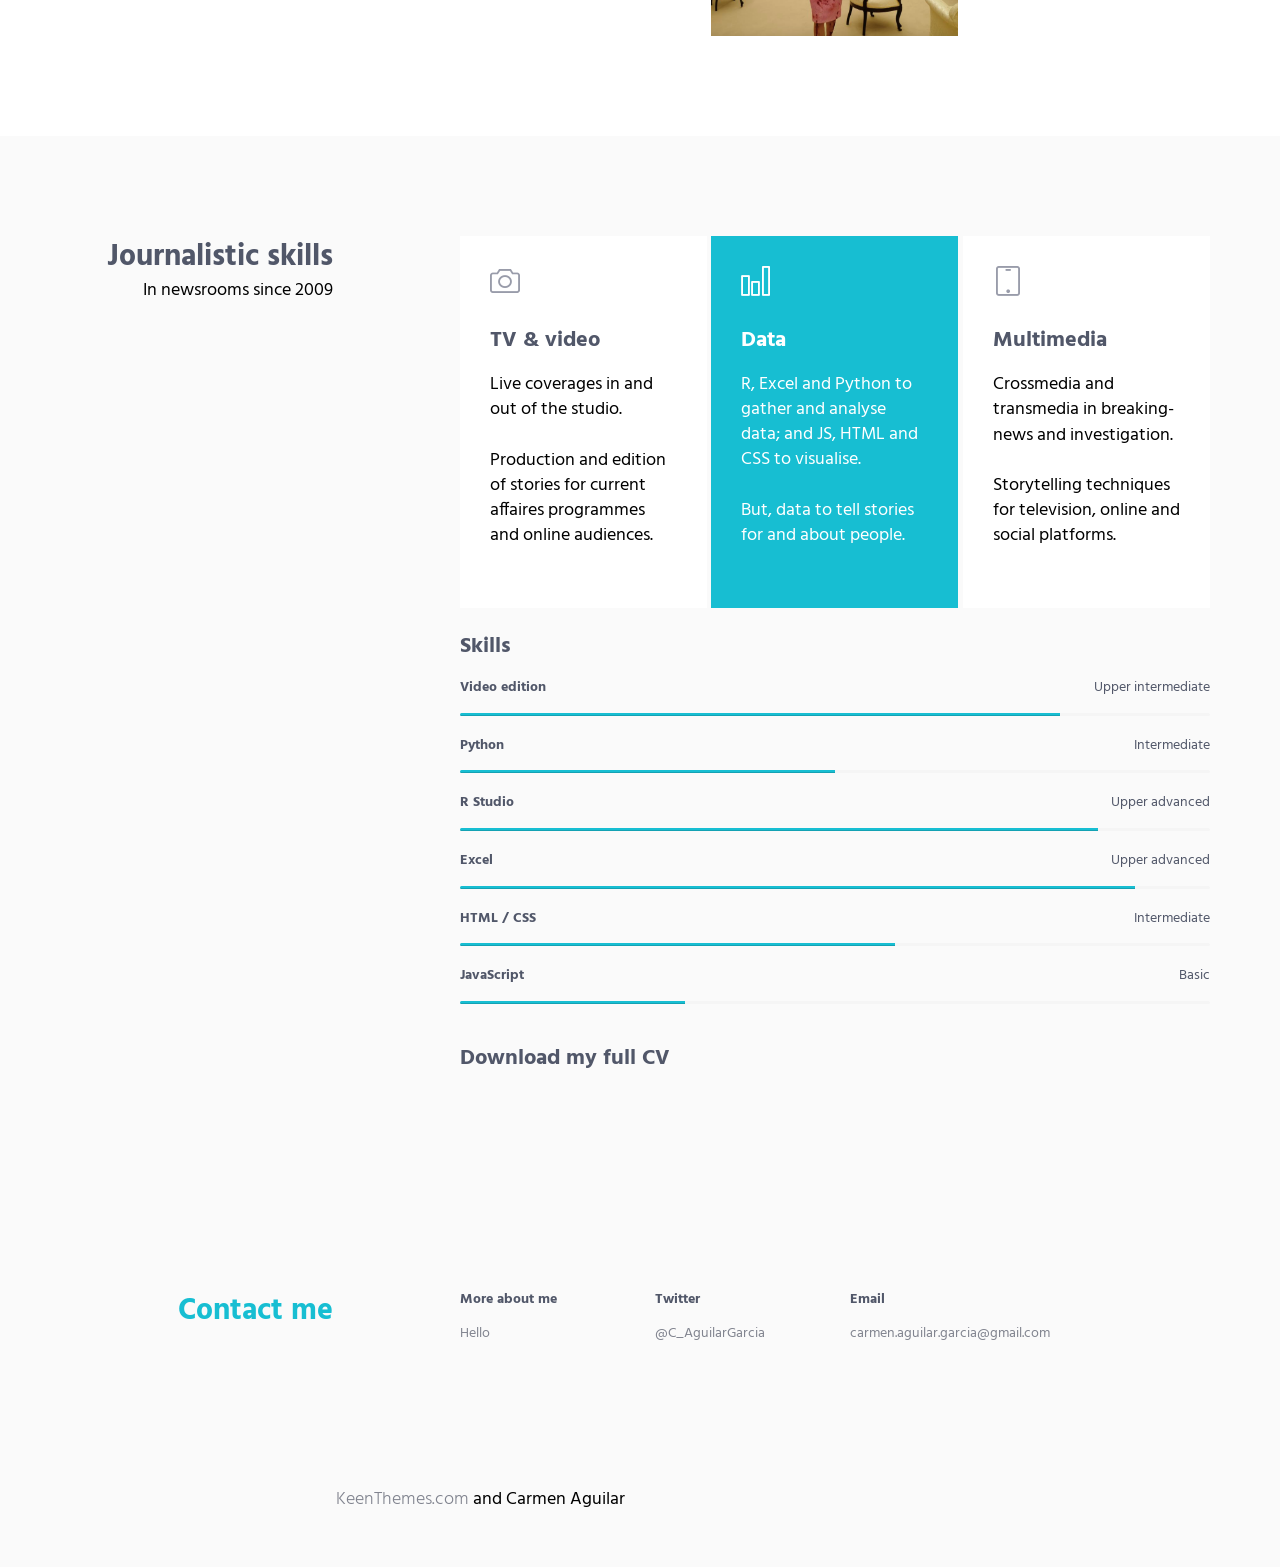
==== commit d1948518: "Update index.html" ====
--- a/index.html
+++ b/index.html
@@ -107,7 +107,7 @@
                     <div class="col-sm-8 col-sm-offset-1">
                         <div class="margin-b-60">
                             <p>I am Spanish, based now in the United Kingdom after a Chilean experience of almost four years. I do love travelling, yes, but it's journalism that has made me switch countries and formats.</p>
-                            <p>I've been a TV and a multimedia reporter, and I am now increasing my skillset with data journalism (visualisation, coding, data analysis).</p>
+                            <p>After working as a TV and a multimedia reporter, and I am now a data journalist (visualisation, coding, data analysis to find and tell better stories).</p>
                             <p>Let's talk in English, español, italiano or (basic) Deutsch!</p>
                         </div>
                       </div>
@@ -418,8 +418,8 @@
                                 </div>
                                 <div class="service-info">
                                 <h3>TV & video</h3>
-                                <p class="margin-b-5">Live coverages in and out the studio. <br><br>
-                                Production and edition of stories for news programmes and online audiences.</p>
+                                <p class="margin-b-5">Live coverages in and out of the studio. <br><br>
+                                Production and edition of stories for current affaires programmes and online audiences.</p>
                               </div>
                           </div>
                         </div>
@@ -430,7 +430,7 @@
                               </div>
                                 <div class="service-info">
                                     <h3 class="color-white">Data</h3>
-                                    <p class="color-white margin-b-5">R, Excel and SQL to analyse; API and Json to newsgathering, and JS, HTML and CSS to visualise.<br><br>But, data tell stories for and about people.</p>
+                                    <p class="color-white margin-b-5">R, Excel and Python to gather and analyse data; and JS, HTML and CSS to visualise.<br><br>But, data to tell stories for and about people.</p>
                                 </div>
                             </div>
                           </div>
@@ -441,7 +441,7 @@
                       </div>
                           <div class="service-info">
                             <h3>Multimedia</h3>
-                            <p class="margin-b-5">Crossmedia and transmedia in breaking-news and investigation.<br><br>Storytelling techniques for online and social platforms.</p>
+                            <p class="margin-b-5">Crossmedia and transmedia in breaking-news and investigation.<br><br>Storytelling techniques for television, online and social platforms.</p>
                         </div>
                     </div>
                 </div>
@@ -456,17 +456,23 @@
                 </div>
             </div>
             <div class="progress-box">
-                <h5>MS Office<span class="color-heading pull-right">Advanced</span></h5>
+                <h5>Python<span class="color-heading pull-right">Intermediate</span></h5>
                 <div class="progress">
-                    <div class="progress-bar bg-color-base" role="progressbar" data-width="96"></div>
+                    <div class="progress-bar bg-color-base" role="progressbar" data-width="50"></div>
                 </div>
             </div>
             <div class="progress-box">
-                <h5>R Studio<span class="color-heading pull-right">Intermediate</span></h5>
+                <h5>R Studio<span class="color-heading pull-right">Upper advanced</span></h5>
                 <div class="progress">
-                    <div class="progress-bar bg-color-base" role="progressbar" data-width="65"></div>
-                </div>
-            </div>
+                    <div class="progress-bar bg-color-base" role="progressbar" data-width="85"></div>
+                </div>
+            </div>
+            <div class="progress-box">
+                <h5>Excel <span class="color-heading pull-right">Upper advanced</span></h5>
+                <div class="progress">
+                    <div class="progress-bar bg-color-base" role="progressbar" data-width="90"></div>
+                </div>
+            </div>      
             <div class="progress-box">
                 <h5>HTML / CSS<span class="color-heading pull-right">Intermediate</span></h5>
                 <div class="progress">
@@ -479,6 +485,7 @@
                     <div class="progress-bar bg-color-base" role="progressbar" data-width="30"></div>
                 </div>
             </div>
+                  
             <!-- End Progress Box -->
             <br>
             <h3><a href="https://github.com/Carmen-Aguilar/portfolio/blob/gh-pages/img/CV%20Carmen-Aguilar-online.pdf" target="_blank">Download my full CV</a></h3>
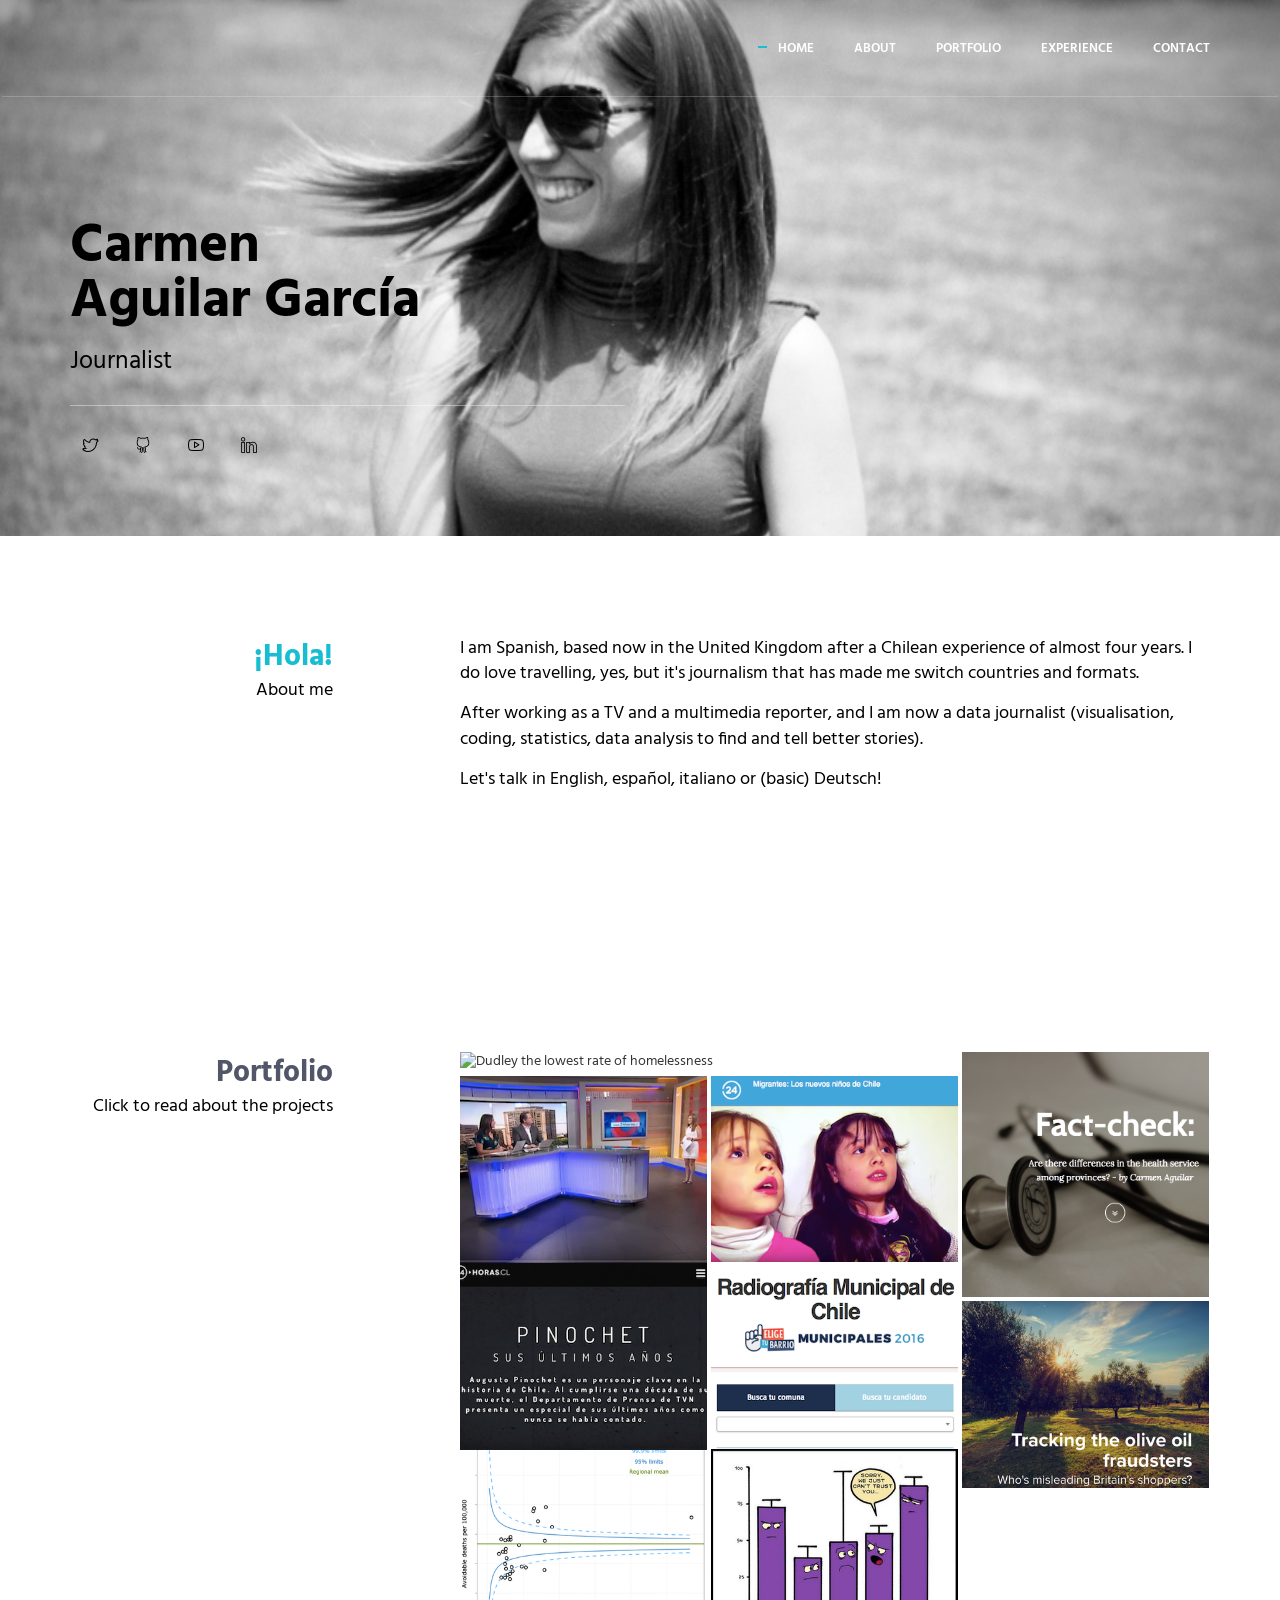
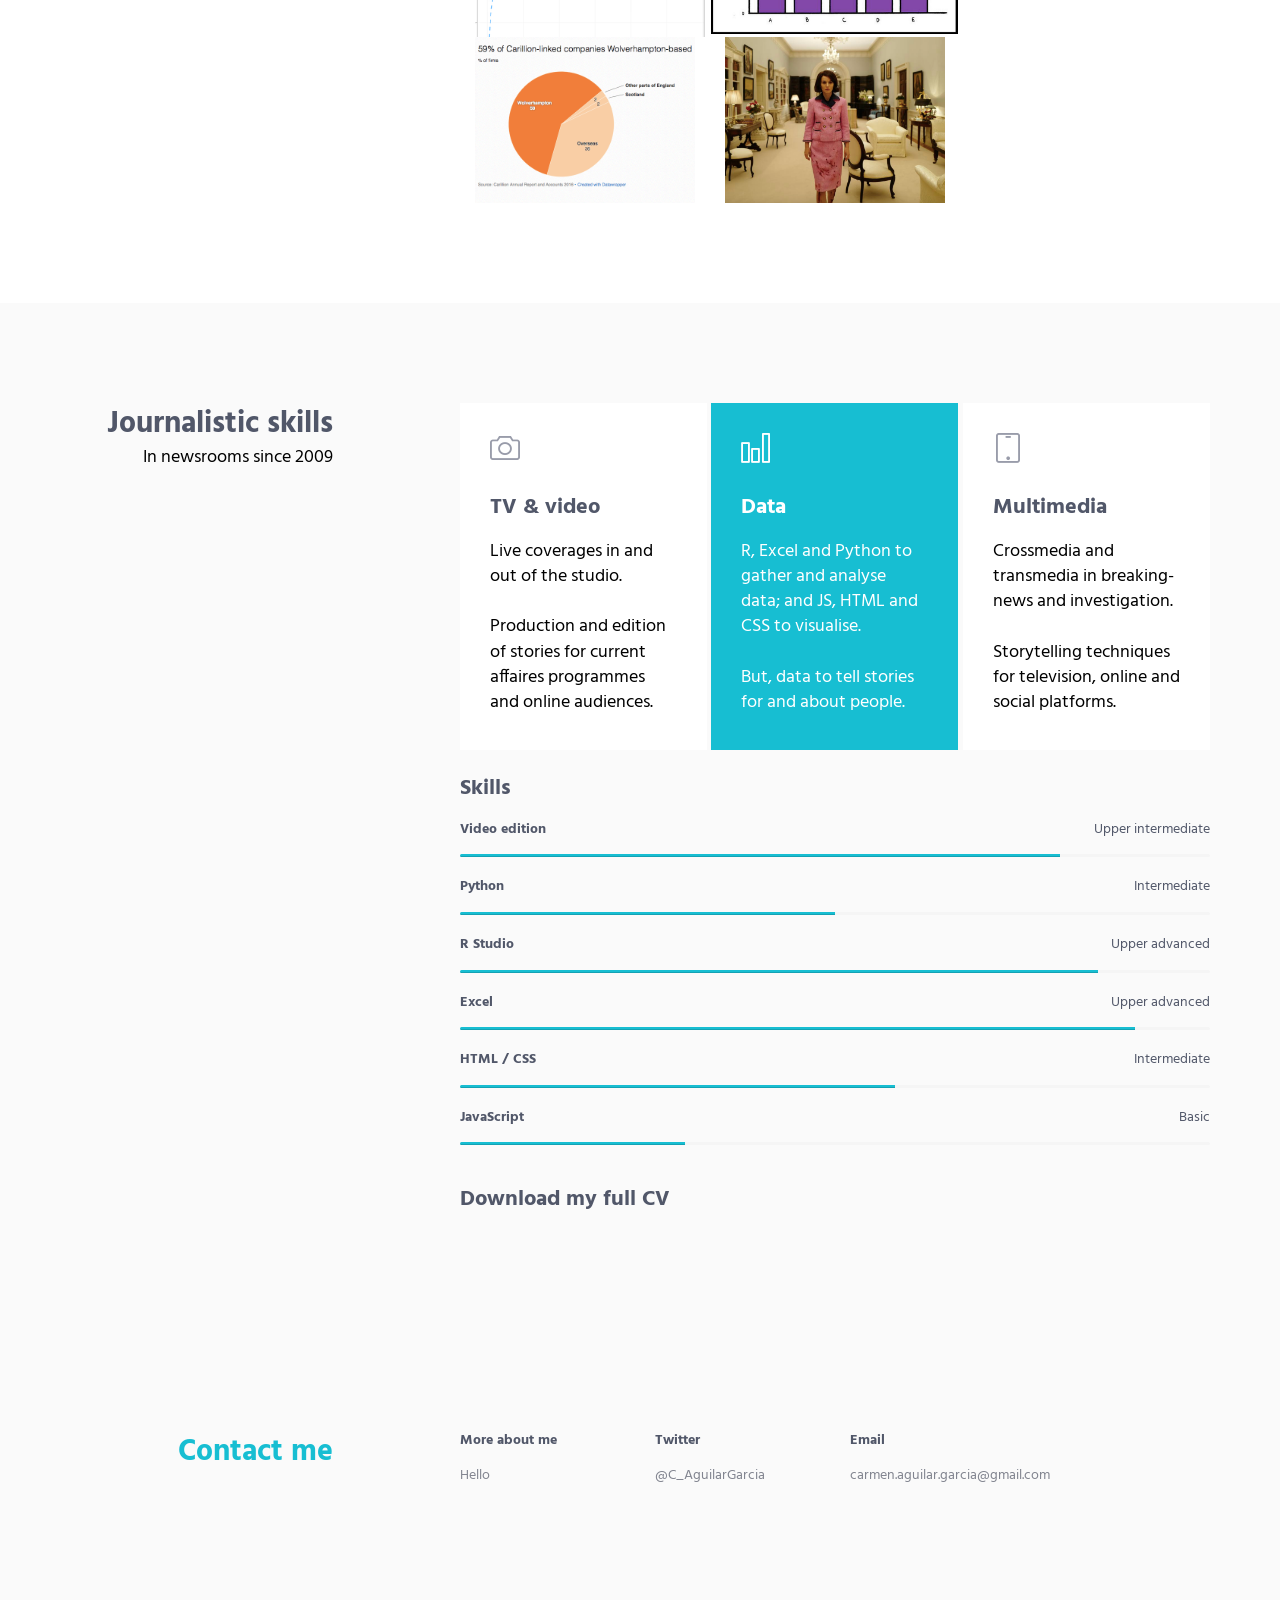
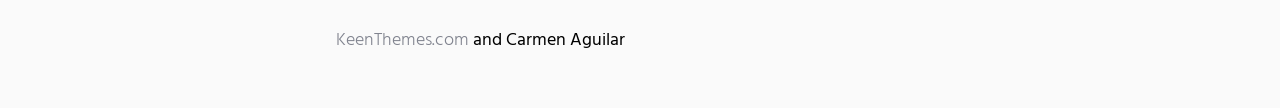
==== commit 7728d37d: "Update index.html" ====
--- a/index.html
+++ b/index.html
@@ -107,7 +107,7 @@
                     <div class="col-sm-8 col-sm-offset-1">
                         <div class="margin-b-60">
                             <p>I am Spanish, based now in the United Kingdom after a Chilean experience of almost four years. I do love travelling, yes, but it's journalism that has made me switch countries and formats.</p>
-                            <p>After working as a TV and a multimedia reporter, and I am now a data journalist (visualisation, coding, data analysis to find and tell better stories).</p>
+                            <p>After working as a TV and a multimedia reporter, and I am now a data journalist (visualisation, coding, statistics, data analysis to find and tell better stories).</p>
                             <p>Let's talk in English, español, italiano or (basic) Deutsch!</p>
                         </div>
                       </div>
@@ -324,6 +324,103 @@
                             </div>
                         </div>
                         <!-- End Work -->
+                 </div>
+                        <div class="masonry-grid-item col-xs-12 col-sm-6 col-md-4">
+                            <!-- Work -->
+                            <div class="work work-popup-trigger">
+                                <div class="work-overlay">
+                                    <img class="full-width img-responsive" src="img/397x300/olive.png" alt="Tracking the olive oil fraudsters">
+                                </div>
+                                <div class="work-popup-overlay">
+                                    <div class="work-popup-content">
+                                        <a href="javascript:void(0);" class="work-popup-close">Hide</a>
+                                        <div class="margin-b-30">
+                                            <h3 class="margin-b-5">"Jackie", Pablo Larraín's First Lady</h3>
+                                            <span>Data investigation</span>
+                                        </div>
+                                        <div class="row">
+                                            <div class="col-sm-8 work-popup-content-divider sm-margin-b-20">
+                                                <div class="margin-t-10 sm-margin-t-0">
+                                                    <p>Data investigation about the fraud in the olive oil's industry in the UK, which includes FOI requests and <a href= "https://medium.com/@carmen.aguilar.garcia/how-i-scraped-several-websites-and-cleaned-the-results-in-openrefine-b38357370c37" target="_blank">this web scraping cleaned in OpenRefine</a>. <br><br> This story was developed for the MA Data Journalism course at Birmingham City University.</p>
+                                                </div>
+                                            </div>
+                                            <div class="col-sm-4">
+                                                <div class="margin-t-10 sm-margin-t-0">
+                                                    <p class="margin-b-5"><strong>Media:</strong> Shorthand social</p>
+                                                    <p class="margin-b-5"><strong>Country:</strong> United Kingdom</p>
+                                                    <p class="margin-b-5"><strong><a href="https://social.shorthand.com/C_AguilarGarcia/uyROqzOcnx/tracking-the-olive-oil-fraudsters" target="_blank">Read the story</a></strong></p>
+                                                </div>
+                                            </div>
+                                        </div>
+                                    </div>
+                                </div>
+                            </div>
+                            <!-- End Work -->
+                            </div>
+                            <div class="masonry-grid-item col-xs-12 col-sm-6 col-md-4">
+                                <!-- Work -->
+                                <div class="work work-popup-trigger">
+                                    <div class="work-overlay">
+                                        <img class="full-width img-responsive" src="img/397x300/uncertaintyimage.png" alt="Statistics for journalists">
+                                    </div>
+                                    <div class="work-popup-overlay">
+                                        <div class="work-popup-content">
+                                            <a href="javascript:void(0);" class="work-popup-close">Hide</a>
+                                            <div class="margin-b-30">
+                                                <h3 class="margin-b-5">Statistics for journalists</h3>
+                                                <span>Data Journalism</span>
+                                            </div>
+                                            <div class="row">
+                                                <div class="col-sm-8 work-popup-content-divider sm-margin-b-20">
+                                                    <div class="margin-t-10 sm-margin-t-0">
+                                                        <p>My final project of the MA in Data Journalism was an exploration of statistical methods for journalistic stories.<br><br><a href="https://medium.com/@carmen.aguilar.garcia", target="_blank">Here you can read the Medium posts</a> that I wrote about statistics in journalism and <a href="http://rpubs.com/Carmen_Aguilar/", target="_blank">here is the Rpubs</a> of the stories that I produced.</p>
+                                                    </div>
+                                                </div>
+                                                <div class="col-sm-4">
+                                                    <div class="margin-t-10 sm-margin-t-0">
+                                                        <p class="margin-b-5"><strong>Media:</strong> MA project</p>
+                                                        <p class="margin-b-5"><strong>Country:</strong> United Kingdom</p>
+                                                        <p class="margin-b-5"><strong><a href="https://medium.com/@carmen.aguilar.garcia" target="_blank">Read the story</a></strong></p>
+                                                    </div>
+                                                </div>
+                                            </div>
+                                        </div>
+                                    </div>
+                                </div>
+                                <!-- End Work -->
+                                </div>
+                                <div class="masonry-grid-item col-xs-12 col-sm-6 col-md-4">
+                                    <!-- Work -->
+                                    <div class="work work-popup-trigger">
+                                        <div class="work-overlay">
+                                            <img class="full-width img-responsive" src="img/397x300/funnelplot.png" alt="Avoidable death 32% higher in the West Midlands’ most deprived cities">
+                                        </div>
+                                        <div class="work-popup-overlay">
+                                            <div class="work-popup-content">
+                                                <a href="javascript:void(0);" class="work-popup-close">Hide</a>
+                                                <div class="margin-b-30">
+                                                    <h3 class="margin-b-5">Avoidable death 32% higher in the West Midlands’ most deprived cities</h3>
+                                                    <span>Data journalism</span>
+                                                </div>
+                                                <div class="row">
+                                                    <div class="col-sm-8 work-popup-content-divider sm-margin-b-20">
+                                                        <div class="margin-t-10 sm-margin-t-0">
+                                                            <p>Data story based on a correlation analysis about the deprivation index and the avoidable death rate. The story includes a funnel plot to control against the population size.<br><br>The story was part of my MA project with data shared by the BBC Data Shared Unit.</p>
+                                                        </div>
+                                                    </div>
+                                                    <div class="col-sm-4">
+                                                        <div class="margin-t-10 sm-margin-t-0">
+                                                            <p class="margin-b-5"><strong>Media:</strong> Birmingham Eastside</p>
+                                                            <p class="margin-b-5"><strong>Country:</strong> United Kingdom</p>
+                                                            <p class="margin-b-5"><strong><a href="http://birminghameastside.com/2018/07/19/avoidable-death-west-midlands-most-deprived-cities/" target="_blank">Read the story</a></strong></p>
+                                                        </div>
+                                                    </div>
+                                                </div>
+                                            </div>
+                                        </div>
+                                    </div>
+                                    <!-- End Work -->
+                                    </div>
                     </div>
                     <div class="masonry-grid-item col-xs-12 col-sm-6 col-md-4 md-margin-b-4">
                         <!-- Work -->
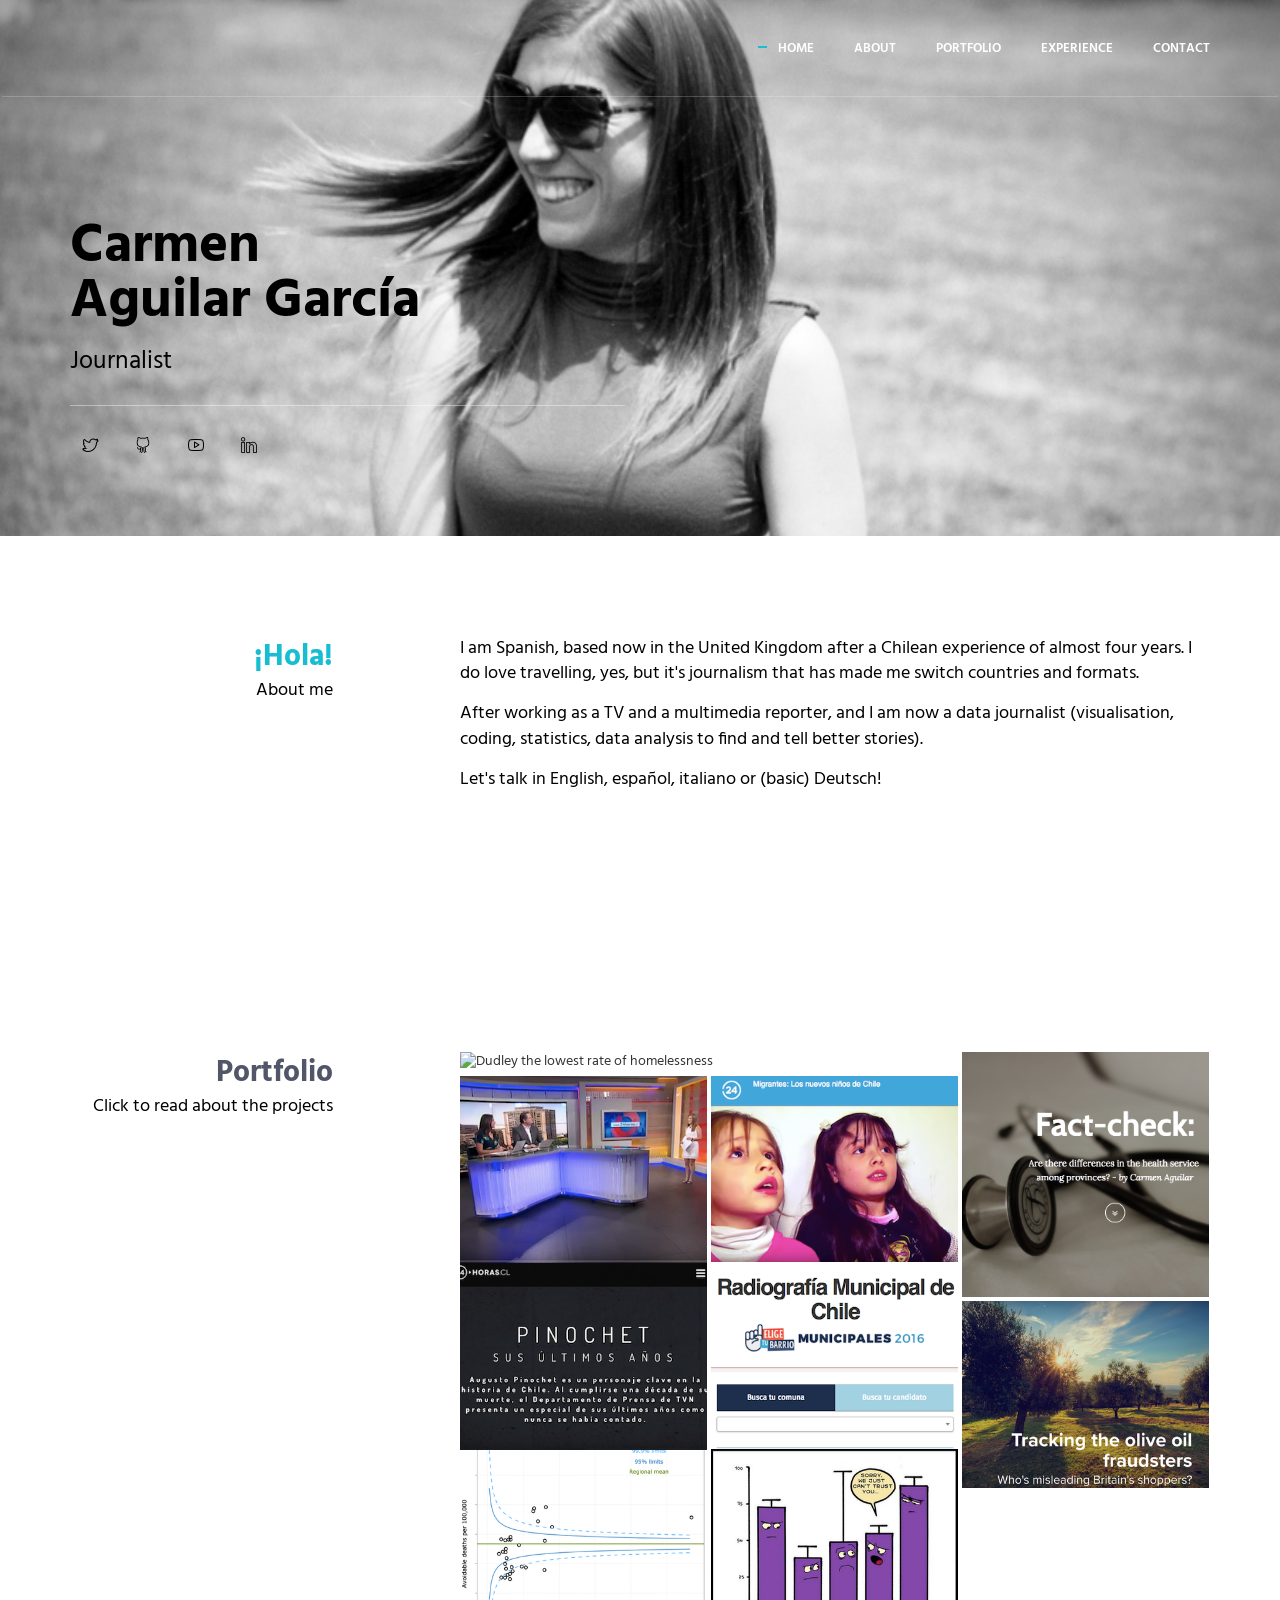
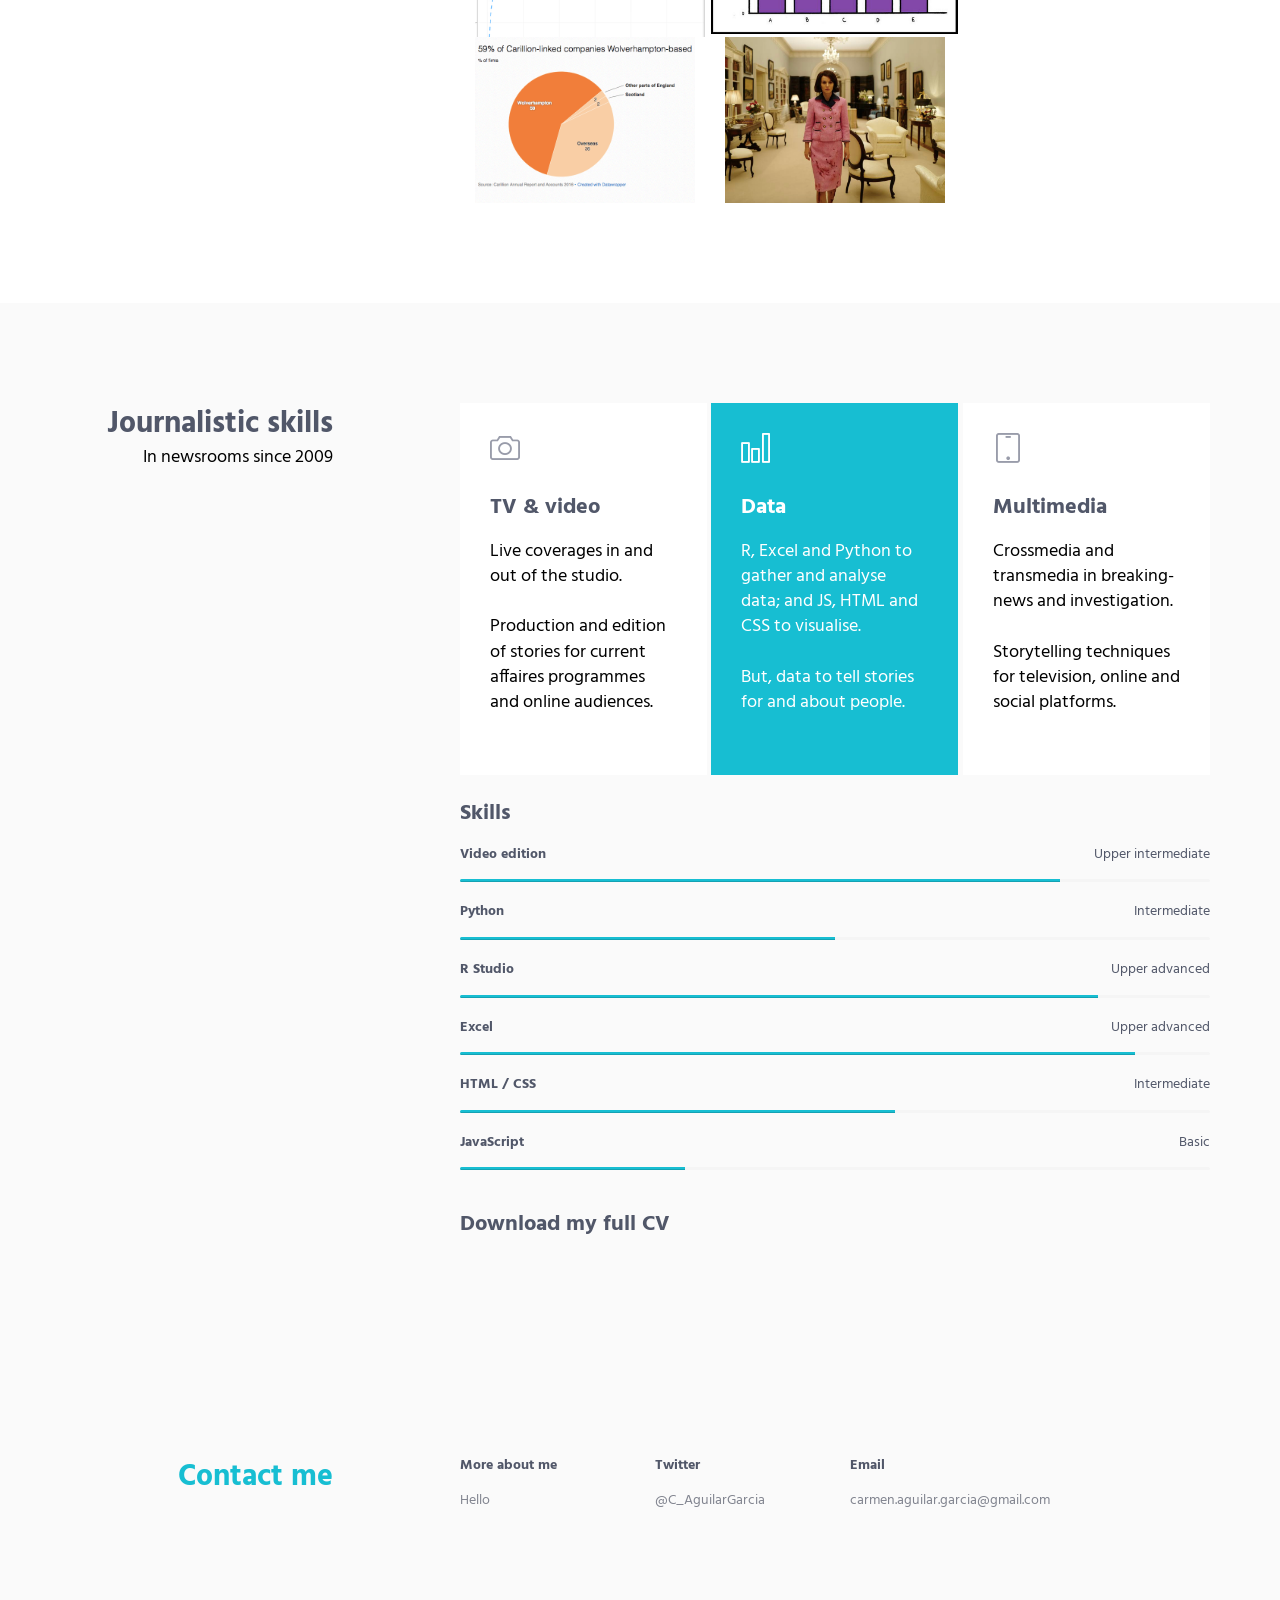
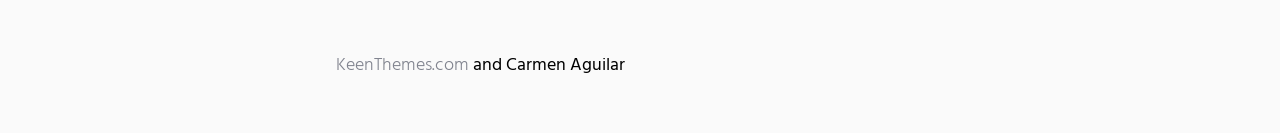
==== commit 76c35165: "Update index.html" ====
--- a/index.html
+++ b/index.html
@@ -585,7 +585,7 @@
                   
             <!-- End Progress Box -->
             <br>
-            <h3><a href="https://github.com/Carmen-Aguilar/portfolio/blob/gh-pages/img/CV%20Carmen-Aguilar-online.pdf" target="_blank">Download my full CV</a></h3>
+            <h3><a href="https://github.com/Carmen-Aguilar/portfolio/blob/gh-pages/img/CV-CarmenAguilar-Eng.pdf" target="_blank">Download my full CV</a></h3>
         <!--// end row -->
     </div>
   </div>
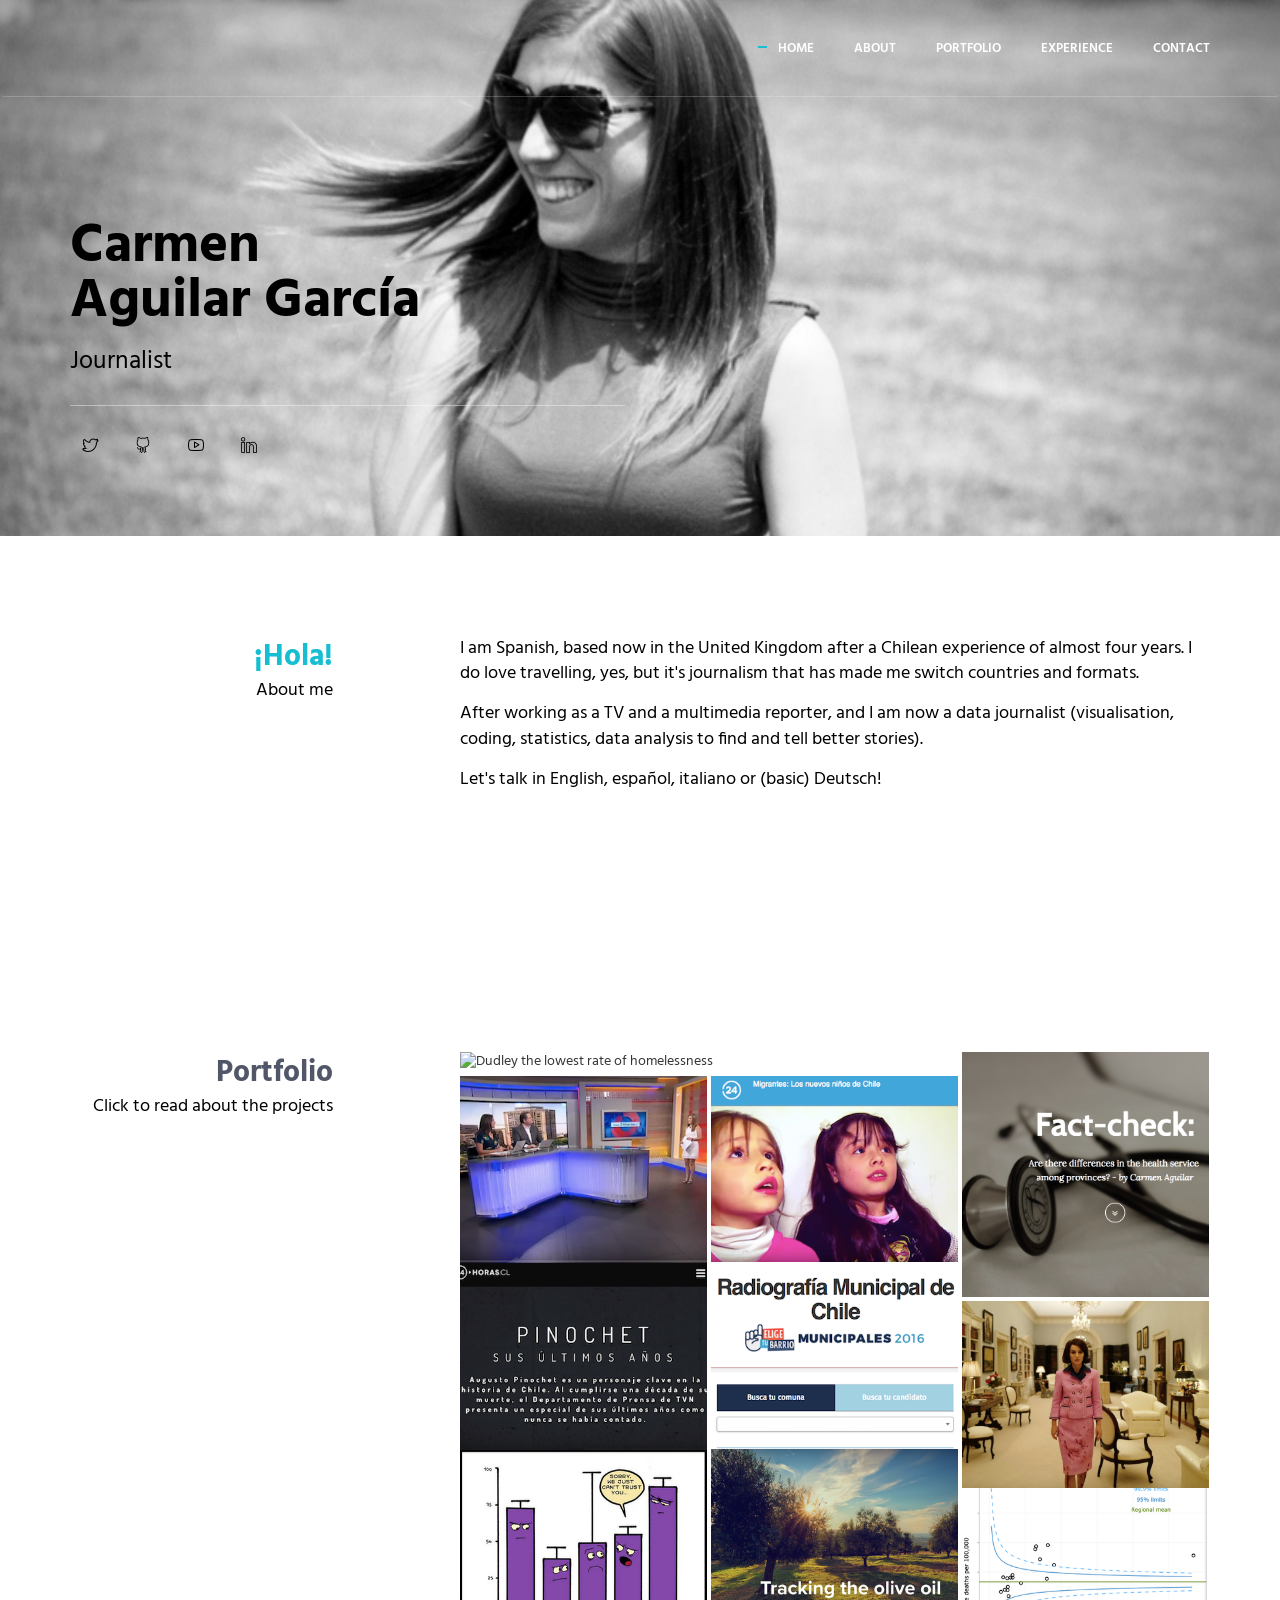
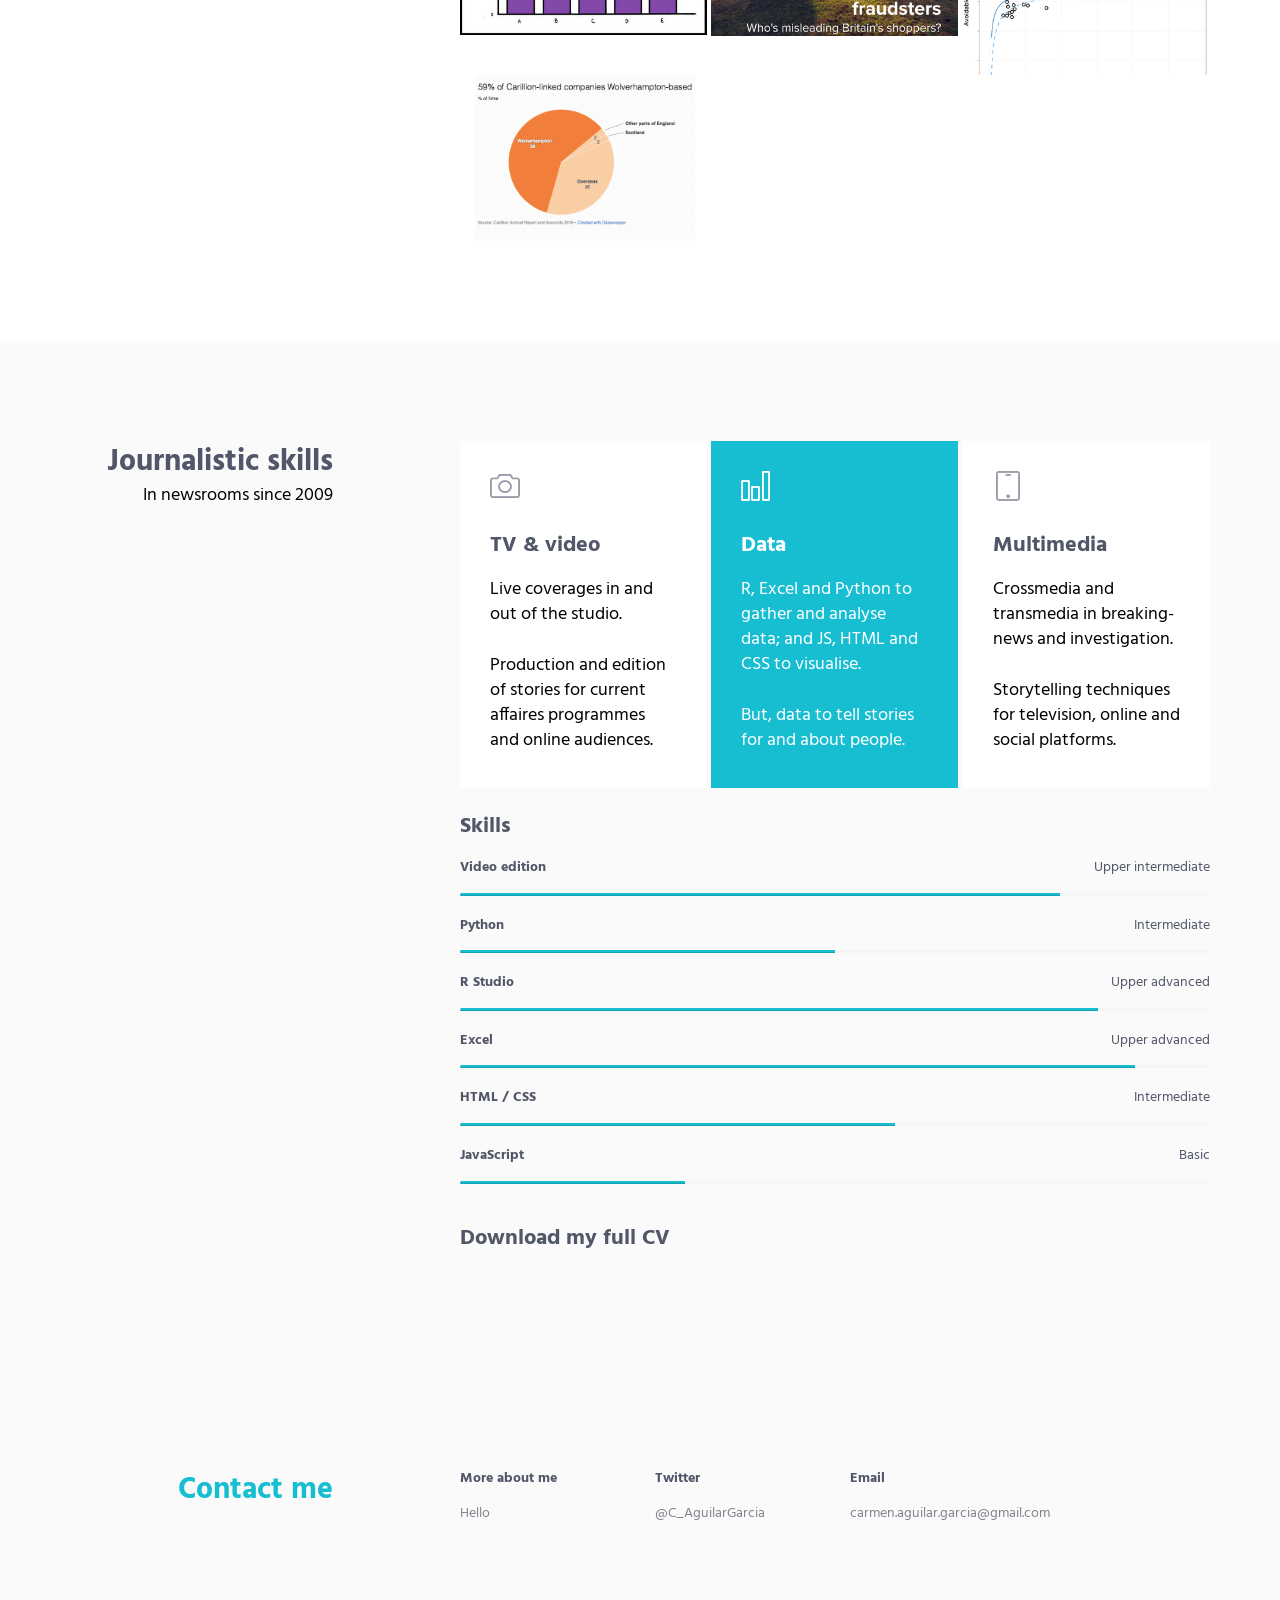
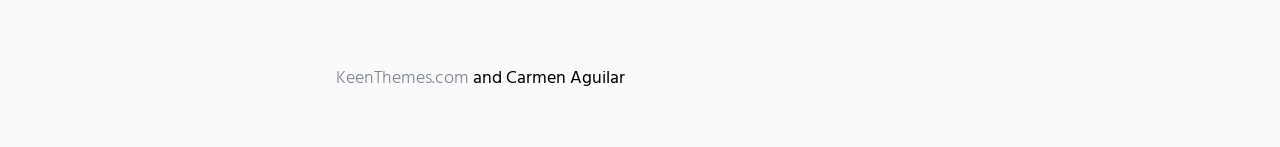
==== commit 51551154: "Update index.html" ====
--- a/index.html
+++ b/index.html
@@ -324,7 +324,39 @@
                             </div>
                         </div>
                         <!-- End Work -->
-                 </div>
+                      </div>
+                    <div class="masonry-grid-item col-xs-12 col-sm-6 col-md-4">
+                        <!-- Work -->
+                        <div class="work work-popup-trigger">
+                            <div class="work-overlay">
+                                <img class="full-width img-responsive" src="img/397x300/jackie.png" alt="Jackie Pablo Larraín's First Lady">
+                            </div>
+                            <div class="work-popup-overlay">
+                                <div class="work-popup-content">
+                                    <a href="javascript:void(0);" class="work-popup-close">Hide</a>
+                                    <div class="margin-b-30">
+                                        <h3 class="margin-b-5">"Jackie", Pablo Larraín's First Lady</h3>
+                                        <span>Multimedia journalism</span>
+                                    </div>
+                                    <div class="row">
+                                        <div class="col-sm-8 work-popup-content-divider sm-margin-b-20">
+                                            <div class="margin-t-10 sm-margin-t-0">
+                                                <p>Longform that analyses the film "Jackie", directed by the Chilean filmmaker Pablo Larraín and starred by Natalie Portman.</p>
+                                            </div>
+                                        </div>
+                                        <div class="col-sm-4">
+                                            <div class="margin-t-10 sm-margin-t-0">
+                                                <p class="margin-b-5"><strong>Media:</strong> 24horas.cl</p>
+                                                <p class="margin-b-5"><strong>Country:</strong> Chile</p>
+                                                <p class="margin-b-5"><strong><a href="http://www.24horas.cl/tendencias/espectaculosycultura/jackie-la-primera-dama-de-pablo-larrain-2278829" target="_blank">Read the story</a></strong></p>
+                                            </div>
+                                        </div>
+                                    </div>
+                                </div>
+                            </div>
+                        </div>
+                        <!-- End Work -->
+                        </div>
                         <div class="masonry-grid-item col-xs-12 col-sm-6 col-md-4">
                             <!-- Work -->
                             <div class="work work-popup-trigger">
@@ -454,38 +486,7 @@
                             </div>
                         </div>
                         <!-- End Work -->
-                    </div>
-                    <div class="masonry-grid-item col-xs-12 col-sm-6 col-md-4">
-                        <!-- Work -->
-                        <div class="work work-popup-trigger">
-                            <div class="work-overlay">
-                                <img class="full-width img-responsive" src="img/397x300/jackie.png" alt="Jackie Pablo Larraín's First Lady">
-                            </div>
-                            <div class="work-popup-overlay">
-                                <div class="work-popup-content">
-                                    <a href="javascript:void(0);" class="work-popup-close">Hide</a>
-                                    <div class="margin-b-30">
-                                        <h3 class="margin-b-5">"Jackie", Pablo Larraín's First Lady</h3>
-                                        <span>Multimedia journalism</span>
-                                    </div>
-                                    <div class="row">
-                                        <div class="col-sm-8 work-popup-content-divider sm-margin-b-20">
-                                            <div class="margin-t-10 sm-margin-t-0">
-                                                <p>Longform that analyses the film "Jackie", directed by the Chilean filmmaker Pablo Larraín and starred by Natalie Portman.</p>
-                                            </div>
-                                        </div>
-                                        <div class="col-sm-4">
-                                            <div class="margin-t-10 sm-margin-t-0">
-                                                <p class="margin-b-5"><strong>Media:</strong> 24horas.cl</p>
-                                                <p class="margin-b-5"><strong>Country:</strong> Chile</p>
-                                                <p class="margin-b-5"><strong><a href="http://www.24horas.cl/tendencias/espectaculosycultura/jackie-la-primera-dama-de-pablo-larrain-2278829" target="_blank">Read the story</a></strong></p>
-                                            </div>
-                                        </div>
-                                    </div>
-                                </div>
-                            </div>
-                        </div>
-                        <!-- End Work -->
+                  
                         </div>
                   </div>
                   <!-- End Masonry Grid -->
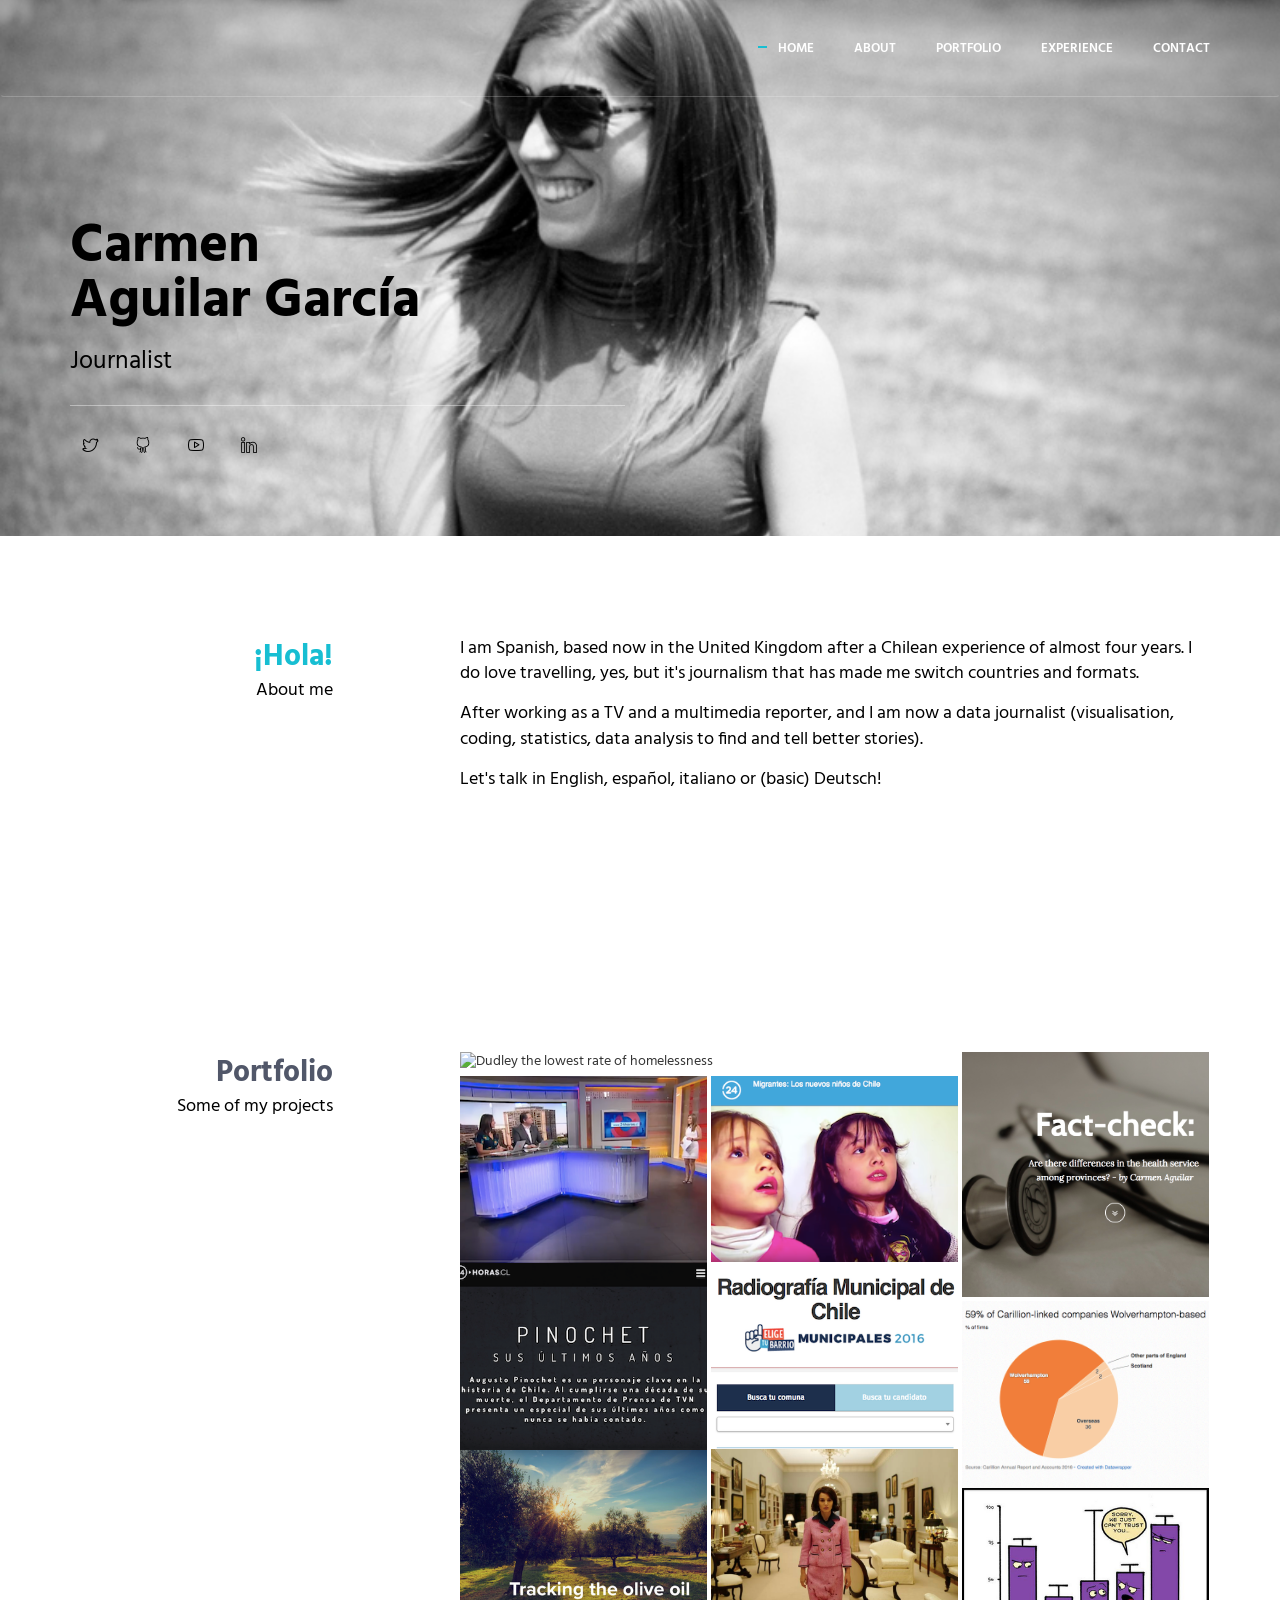
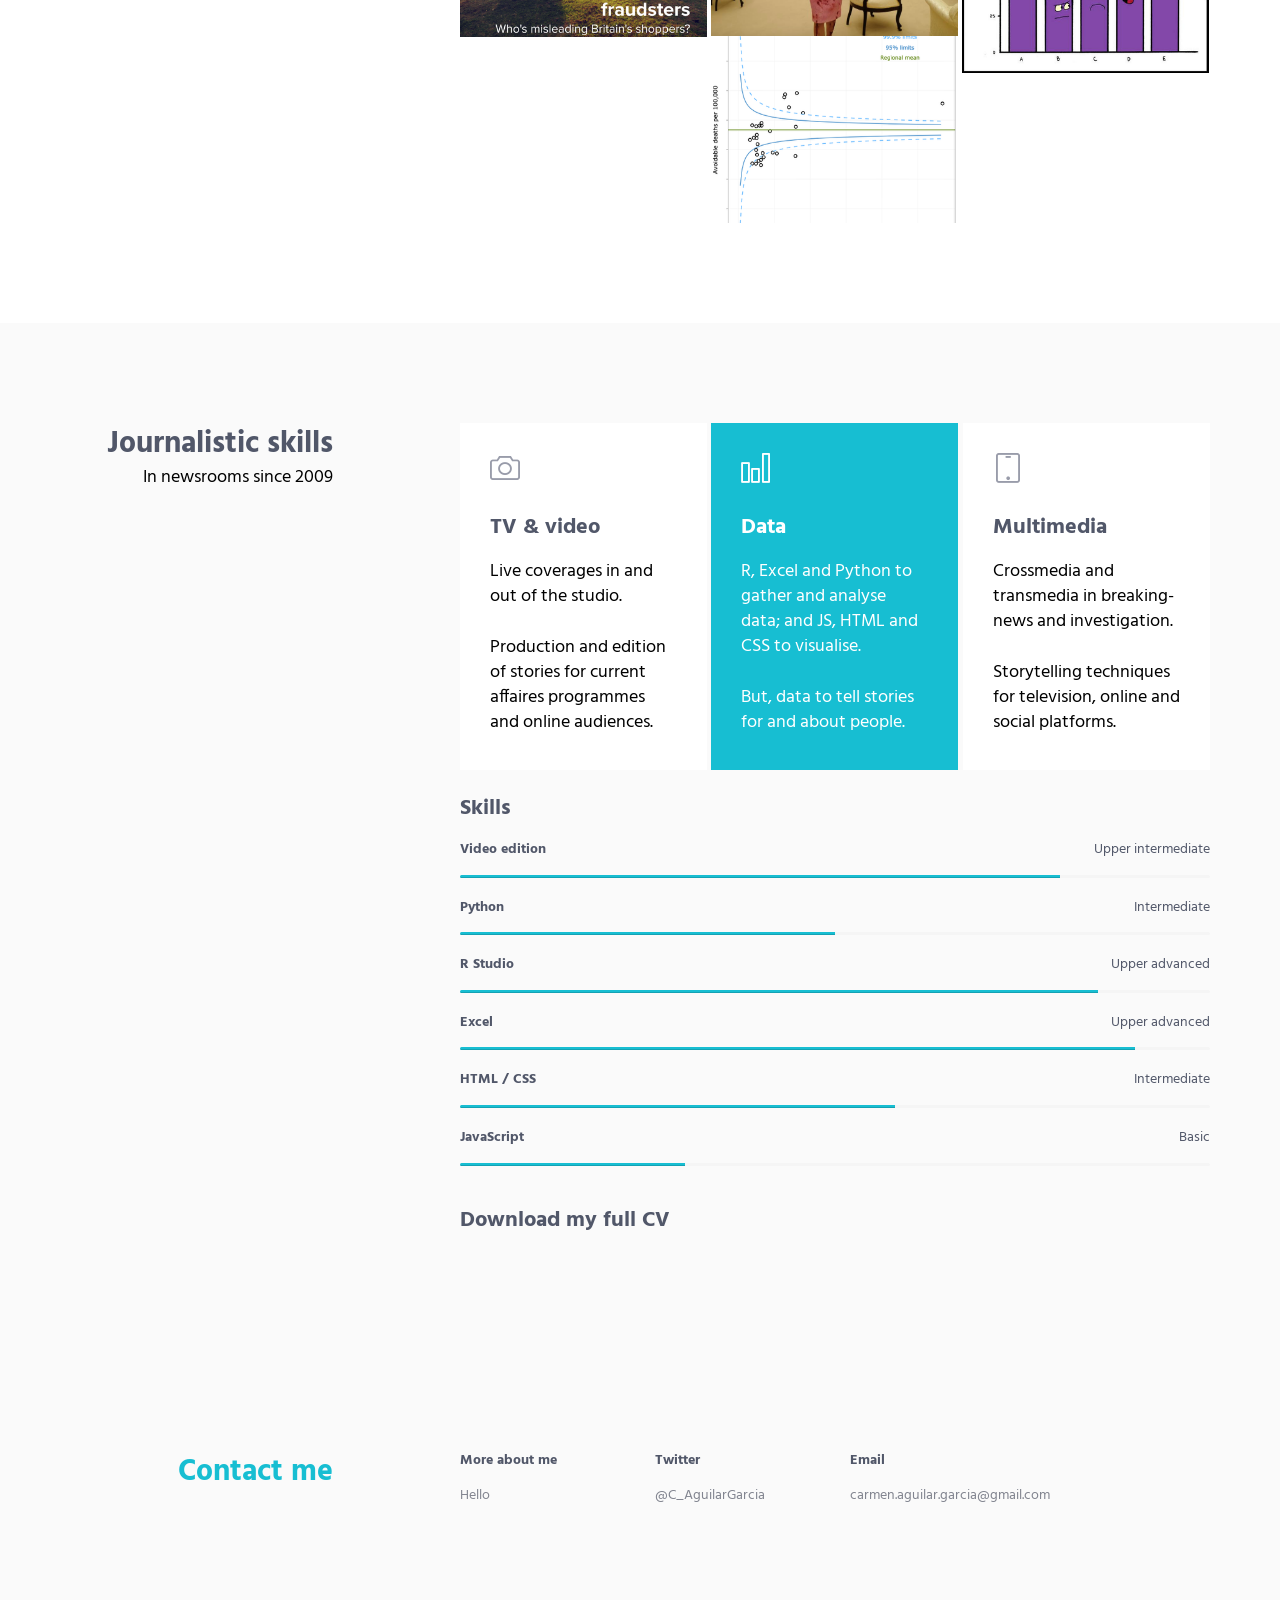
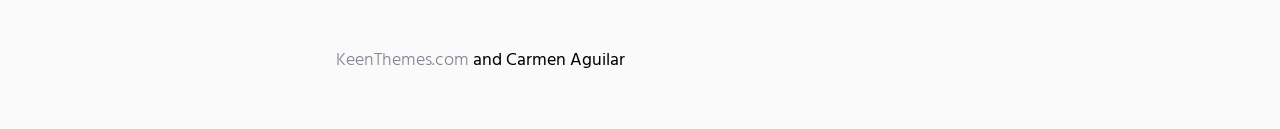
==== commit 4443be3e: "Update index.html" ====
--- a/index.html
+++ b/index.html
@@ -123,7 +123,7 @@
               <div class="col-sm-3 sm-margin-b-30">
                 <div class="text-right sm-text-left">
                  <h2 class="margin-b-0">Portfolio</h2>
-                  <p>Click to read about the projects</p>
+                  <p>Some of my projects</p>
                   </div>
                 </div>
                 <div class="col-sm-8 col-sm-offset-1">
@@ -324,7 +324,40 @@
                             </div>
                         </div>
                         <!-- End Work -->
-                      </div>
+                    </div>
+                    <div class="masonry-grid-item col-xs-12 col-sm-6 col-md-4 md-margin-b-4">
+                        <!-- Work -->
+                        <div class="work work-popup-trigger">
+                            <div class="work-overlay">
+                                <img class="full-width img-responsive" src="img/397x300/carillion.png" alt="Carillion-linked based in Wolverhampton">
+                            </div>
+                            <div class="work-popup-overlay">
+                                <div class="work-popup-content">
+                                    <a href="javascript:void(0);" class="work-popup-close">Hide</a>
+                                    <div class="margin-b-30">
+                                        <h3 class="margin-b-5">3 out of 5 Carillion-linked companies are registered in Wolverhampton</h3>
+                                        <span>Data Journalism</span>
+                                    </div>
+                                    <div class="row">
+                                        <div class="col-sm-8 work-popup-content-divider sm-margin-b-20">
+                                            <div class="margin-t-10 sm-margin-t-0">
+                                                <p>Online data story about the UK second biggest constructor and its link with Wolverhampton. I analysed the companies related to Carillion based on Wolverhampton after the firm's liquidation.</p>
+                                                <p>The story was published in the Birmingham Eastside as part of my MA Data Journalism at Birmingham City University.</p>
+                                            </div>
+                                        </div>
+                                        <div class="col-sm-4">
+                                            <div class="margin-t-10 sm-margin-t-0">
+                                                <p class="margin-b-5"><strong>Media:</strong> Birmingham Eastside</p>
+                                                <p class="margin-b-5"><strong>Country:</strong> United Kingdom</p>
+                                                <p class="margin-b-5"><strong><a href="http://birminghameastside.com/2018/01/16/carillion-wolverhampton-west-midlands-liquidation-canada/" target="_blank">Read the story</a></strong></p>
+                                            </div>
+                                        </div>
+                                    </div>
+                                </div>
+                            </div>
+                        </div>
+                        <!-- End Work -->
+                    </div>
                     <div class="masonry-grid-item col-xs-12 col-sm-6 col-md-4">
                         <!-- Work -->
                         <div class="work work-popup-trigger">
@@ -453,41 +486,6 @@
                                     </div>
                                     <!-- End Work -->
                                     </div>
-                    </div>
-                    <div class="masonry-grid-item col-xs-12 col-sm-6 col-md-4 md-margin-b-4">
-                        <!-- Work -->
-                        <div class="work work-popup-trigger">
-                            <div class="work-overlay">
-                                <img class="full-width img-responsive" src="img/397x300/carillion.png" alt="Carillion-linked based in Wolverhampton">
-                            </div>
-                            <div class="work-popup-overlay">
-                                <div class="work-popup-content">
-                                    <a href="javascript:void(0);" class="work-popup-close">Hide</a>
-                                    <div class="margin-b-30">
-                                        <h3 class="margin-b-5">3 out of 5 Carillion-linked companies are registered in Wolverhampton</h3>
-                                        <span>Data Journalism</span>
-                                    </div>
-                                    <div class="row">
-                                        <div class="col-sm-8 work-popup-content-divider sm-margin-b-20">
-                                            <div class="margin-t-10 sm-margin-t-0">
-                                                <p>Online data story about the UK second biggest constructor and its link with Wolverhampton. I analysed the companies related to Carillion based on Wolverhampton after the firm's liquidation.</p>
-                                                <p>The story was published in the Birmingham Eastside as part of my MA Data Journalism at Birmingham City University.</p>
-                                            </div>
-                                        </div>
-                                        <div class="col-sm-4">
-                                            <div class="margin-t-10 sm-margin-t-0">
-                                                <p class="margin-b-5"><strong>Media:</strong> Birmingham Eastside</p>
-                                                <p class="margin-b-5"><strong>Country:</strong> United Kingdom</p>
-                                                <p class="margin-b-5"><strong><a href="http://birminghameastside.com/2018/01/16/carillion-wolverhampton-west-midlands-liquidation-canada/" target="_blank">Read the story</a></strong></p>
-                                            </div>
-                                        </div>
-                                    </div>
-                                </div>
-                            </div>
-                        </div>
-                        <!-- End Work -->
-                  
-                        </div>
                   </div>
                   <!-- End Masonry Grid -->
             </div>
